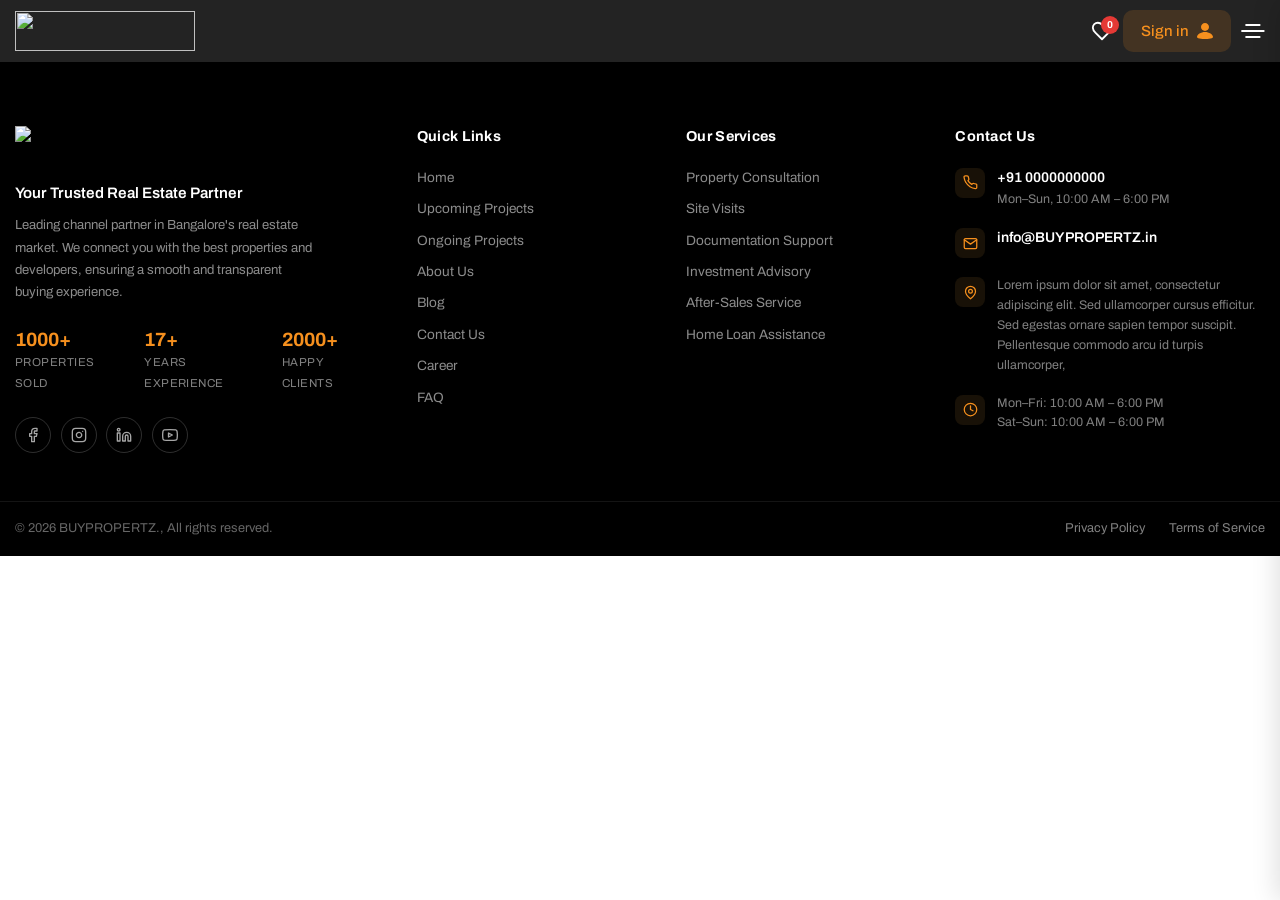
==== city-page.html @ de77184a "new files" ====
<!DOCTYPE html>
<html lang="en">
<head>
    <meta charset="UTF-8">
    <meta name="viewport" content="width=device-width, initial-scale=1.0">
    <title>BUYPROPERTZ in Bangalore</title>

    <link rel="preconnect" href="https://fonts.googleapis.com">
    <link rel="preconnect" href="https://fonts.gstatic.com" crossorigin>
    <link href="https://fonts.googleapis.com/css2?family=Archivo:ital,wght@0,100..900;1,100..900&display=swap" rel="stylesheet">

    <link rel="stylesheet" href="css/common-header-footer.css">
</head>
<body>
    <header>
        <div class="container">
            <div class="logo-wrap">
                <a href="#">
                    <img width="180" height="40" src="images/logo.png" alt="">
                </a>
            </div>
            <div class="rightNavbar">
                <button class="wishlist" aria-label="Wishlist">
                    <svg width="22" height="22"><use href="images/site-icons.svg#notification_icon"></use></svg>
                    <span class="wishlist-badge">0</span>
                </button>
                <div class="login_Wrap">
                    <button class="signin-btn" aria-label="Sign in">
                        Sign in
                        <svg width="16" height="16"><use href="images/site-icons.svg#user_icon"></use></svg>
                    </button>
                </div>
                <button class="hamburger-btn" aria-label="Open menu" aria-expanded="false" aria-controls="sideMenu">
                    <svg width="24" height="14"><use href="images/site-icons.svg#menu_icon"></use></svg>
                </button>
            </div>
        </div>
    </header>

    <!-- Side menu overlay -->
    <div class="sidemenu_overlay" id="sideMenuOverlay" aria-hidden="true"></div>

    <!-- Side menu drawer -->
    <aside class="sidemenu" id="sideMenu" role="dialog" aria-modal="true" aria-label="Navigation menu">
        <!-- Drawer header -->
        <div class="sidemenu_header">
            <a href="#" class="sidemenu_logo">
                <img src="images/logo.png" width="160" height="36" alt="BUYPROPERTZ">
            </a>
            <button class="sidemenu_close" id="sideMenuClose" aria-label="Close menu">
                <svg xmlns="http://www.w3.org/2000/svg" width="18" height="18" viewBox="0 0 24 24" fill="none" stroke="currentColor" stroke-width="2" stroke-linecap="round" stroke-linejoin="round"><line x1="18" y1="6" x2="6" y2="18"/><line x1="6" y1="6" x2="18" y2="18"/></svg>
            </button>
        </div>

        <!-- Nav links -->
        <nav class="sidemenu_nav" aria-label="Side navigation">
            <ul class="sidemenu_links">
                <li class="active"><a href="#">Home</a></li>
                <li><a href="#">About Us</a></li>
                <li><a href="#">Upcoming Projects</a></li>
                <li><a href="#">Ongoing Projects</a></li>
                <li><a href="#">Contact Us</a></li>
                <li><a href="#">Privacy Policy</a></li>
                <li><a href="#">Disclaimer</a></li>
                <li><a href="#">Blogs</a></li>
                <li><a href="#">Careers</a></li>
            </ul>
        </nav>
    </aside>
    <main>
        
    </main>
    <footer class="site_footer">
        <div class="footer_main">
            <div class="container">
                <div class="footer_grid">

                    <!-- Col 1 — Brand -->
                    <div class="footer_brand">
                        <a href="#" class="footer_logo">
                            <img src="images/logo.png" width="160" height="36" alt="BUYPROPERTZ">
                        </a>
                        <p class="footer_tagline">Your Trusted Real Estate Partner</p>
                        <p class="footer_about">Leading channel partner in Bangalore's real estate market. We connect you with the best properties and developers, ensuring a smooth and transparent buying experience.</p>
                        <div class="footer_stats">
                            <div class="footer_stat">
                                <strong>1000+</strong>
                                <span>Properties Sold</span>
                            </div>
                            <div class="footer_stat">
                                <strong>17+</strong>
                                <span>Years Experience</span>
                            </div>
                            <div class="footer_stat">
                                <strong>2000+</strong>
                                <span>Happy Clients</span>
                            </div>
                        </div>
                        <div class="footer_socials">
                            <a href="#" aria-label="Facebook" class="footer_social_btn">
                                <svg xmlns="http://www.w3.org/2000/svg" width="16" height="16" viewBox="0 0 24 24" fill="none" stroke="currentColor" stroke-width="2" stroke-linecap="round" stroke-linejoin="round"><path d="M18 2h-3a5 5 0 0 0-5 5v3H7v4h3v8h4v-8h3l1-4h-4V7a1 1 0 0 1 1-1h3z"/></svg>
                            </a>
                            <a href="#" aria-label="Instagram" class="footer_social_btn">
                                <svg xmlns="http://www.w3.org/2000/svg" width="16" height="16" viewBox="0 0 24 24" fill="none" stroke="currentColor" stroke-width="2" stroke-linecap="round" stroke-linejoin="round"><rect x="2" y="2" width="20" height="20" rx="5" ry="5"/><path d="M16 11.37A4 4 0 1 1 12.63 8 4 4 0 0 1 16 11.37z"/><line x1="17.5" y1="6.5" x2="17.51" y2="6.5"/></svg>
                            </a>
                            <a href="#" aria-label="LinkedIn" class="footer_social_btn">
                                <svg xmlns="http://www.w3.org/2000/svg" width="16" height="16" viewBox="0 0 24 24" fill="none" stroke="currentColor" stroke-width="2" stroke-linecap="round" stroke-linejoin="round"><path d="M16 8a6 6 0 0 1 6 6v7h-4v-7a2 2 0 0 0-2-2 2 2 0 0 0-2 2v7h-4v-7a6 6 0 0 1 6-6z"/><rect x="2" y="9" width="4" height="12"/><circle cx="4" cy="4" r="2"/></svg>
                            </a>
                            <a href="#" aria-label="YouTube" class="footer_social_btn">
                                <svg xmlns="http://www.w3.org/2000/svg" width="16" height="16" viewBox="0 0 24 24" fill="none" stroke="currentColor" stroke-width="2" stroke-linecap="round" stroke-linejoin="round"><path d="M22.54 6.42a2.78 2.78 0 0 0-1.95-1.96C18.88 4 12 4 12 4s-6.88 0-8.59.46a2.78 2.78 0 0 0-1.95 1.96A29 29 0 0 0 1 12a29 29 0 0 0 .46 5.58A2.78 2.78 0 0 0 3.41 19.6C5.12 20 12 20 12 20s6.88 0 8.59-.46a2.78 2.78 0 0 0 1.95-1.95A29 29 0 0 0 23 12a29 29 0 0 0-.46-5.58z"/><polygon points="9.75 15.02 15.5 12 9.75 8.98 9.75 15.02"/></svg>
                            </a>
                        </div>
                    </div>

                    <!-- Col 2 — Quick Links -->
                    <div class="footer_col">
                        <h4 class="footer_col_title">Quick Links</h4>
                        <ul class="footer_links">
                            <li><a href="#">Home</a></li>
                            <li><a href="#">Upcoming Projects</a></li>
                            <li><a href="#">Ongoing Projects</a></li>
                            <li><a href="#">About Us</a></li>
                            <li><a href="#">Blog</a></li>
                            <li><a href="#">Contact Us</a></li>
                            <li><a href="#">Career</a></li>
                            <li><a href="#">FAQ</a></li>
                        </ul>
                    </div>

                    <!-- Col 3 — Our Services -->
                    <div class="footer_col">
                        <h4 class="footer_col_title">Our Services</h4>
                        <ul class="footer_links">
                            <li><a href="#">Property Consultation</a></li>
                            <li><a href="#">Site Visits</a></li>
                            <li><a href="#">Documentation Support</a></li>
                            <li><a href="#">Investment Advisory</a></li>
                            <li><a href="#">After-Sales Service</a></li>
                            <li><a href="#">Home Loan Assistance</a></li>
                        </ul>
                    </div>

                    <!-- Col 4 — Contact Us -->
                    <div class="footer_col">
                        <h4 class="footer_col_title">Contact Us</h4>
                        <ul class="footer_contact_list">
                            <li>
                                <span class="footer_contact_icon">
                                    <svg xmlns="http://www.w3.org/2000/svg" width="15" height="15" viewBox="0 0 24 24" fill="none" stroke="currentColor" stroke-width="2" stroke-linecap="round" stroke-linejoin="round"><path d="M22 16.92v3a2 2 0 0 1-2.18 2 19.79 19.79 0 0 1-8.63-3.07A19.5 19.5 0 0 1 4.7 12.1a19.79 19.79 0 0 1-3.07-8.67A2 2 0 0 1 3.6 1.4h3a2 2 0 0 1 2 1.72c.127.96.361 1.903.7 2.81a2 2 0 0 1-.45 2.11L7.91 9a16 16 0 0 0 6 6l1.27-.95a2 2 0 0 1 2.11-.45c.907.339 1.85.573 2.81.7A2 2 0 0 1 22 16.92z"/></svg>
                                </span>
                                <div>
                                    <a href="tel:+919980189914" class="footer_contact_primary">+91 0000000000</a>
                                    <span class="footer_contact_sub">Mon–Sun, 10:00 AM – 6:00 PM</span>
                                </div>
                            </li>
                            <li>
                                <span class="footer_contact_icon">
                                    <svg xmlns="http://www.w3.org/2000/svg" width="15" height="15" viewBox="0 0 24 24" fill="none" stroke="currentColor" stroke-width="2" stroke-linecap="round" stroke-linejoin="round"><path d="M4 4h16c1.1 0 2 .9 2 2v12c0 1.1-.9 2-2 2H4c-1.1 0-2-.9-2-2V6c0-1.1.9-2 2-2z"/><polyline points="22,6 12,13 2,6"/></svg>
                                </span>
                                <div>
                                    <a href="mailto:info@BUYPROPERTZ.in" class="footer_contact_primary">info@BUYPROPERTZ.in</a>
                                </div>
                            </li>
                            <li>
                                <span class="footer_contact_icon">
                                    <svg xmlns="http://www.w3.org/2000/svg" width="15" height="15" viewBox="0 0 24 24" fill="none" stroke="currentColor" stroke-width="2" stroke-linecap="round" stroke-linejoin="round"><path d="M20 10c0 6-8 12-8 12S4 16 4 10a8 8 0 0 1 16 0Z"/><circle cx="12" cy="10" r="3"/></svg>
                                </span>
                                <div>
                                    <span class="footer_contact_sub">Lorem ipsum dolor sit amet, consectetur adipiscing elit. Sed ullamcorper cursus efficitur. Sed egestas ornare sapien tempor suscipit. Pellentesque commodo arcu id turpis ullamcorper,</span>
                                </div>
                            </li>
                            <li>
                                <span class="footer_contact_icon">
                                    <svg xmlns="http://www.w3.org/2000/svg" width="15" height="15" viewBox="0 0 24 24" fill="none" stroke="currentColor" stroke-width="2" stroke-linecap="round" stroke-linejoin="round"><circle cx="12" cy="12" r="10"/><polyline points="12 6 12 12 16 14"/></svg>
                                </span>
                                <div>
                                    <span class="footer_contact_sub">Mon–Fri: 10:00 AM – 6:00 PM<br>Sat–Sun: 10:00 AM – 6:00 PM</span>
                                </div>
                            </li>
                        </ul>
                    </div>

                </div>
            </div>
        </div>

        <!-- Footer bottom bar -->
        <div class="footer_bottom">
            <div class="container">
                <div class="footer_bottom_inner">
                    <p class="footer_copy">© 2026 BUYPROPERTZ., All rights reserved.</p>
                    <div class="footer_legal">
                        <a href="#">Privacy Policy</a>
                        <a href="#">Terms of Service</a>
                    </div>
                </div>
            </div>
        </div>
    </footer>
    <script src="js/main.js"></script>
</body>
</html>
---- css/common-header-footer.css ----
*,
::after,
::before {
    box-sizing: border-box
}

* {
    margin: 0;
    padding: 0
}

html {
    font-size: 100%;
    -webkit-text-size-adjust: 100%;
    scroll-behavior: smooth
}

body {
    min-height: 100vh;
    line-height: 1.5;
    -webkit-font-smoothing: antialiased;
    -moz-osx-font-smoothing: grayscale;
    text-rendering: optimizeLegibility
}

h1,
h2,
h3,
h4,
h5,
h6 {
    font-size: inherit;
    font-weight: inherit
}

ol,
ul {
    list-style: none
}

a {
    color: inherit;
    text-decoration: none
}

canvas,
img,
picture,
svg,
video {
    display: block;
    max-width: 100%
}

button,
input,
select,
textarea {
    font: inherit;
    color: inherit;
    background: 0 0;
    border: none;
    outline: 0;
    appearance: none;
    -webkit-appearance: none
}

button {
    cursor: pointer
}

table {
    border-collapse: collapse;
    border-spacing: 0
}

h1,
h2,
h3,
h4,
h5,
h6,
p {
    overflow-wrap: break-word
}

blockquote,
q {
    quotes: none
}

blockquote::after,
blockquote::before,
q::after,
q::before {
    content: none
}

hr {
    border: none;
    border-top: 1px solid currentColor
}

[hidden] {
    display: none !important
}

:focus-visible {
    outline: 2px solid currentColor;
    outline-offset: 2px
}

:focus:not(:focus-visible) {
    outline: 0
}

body {
    font-family: "Archivo", sans-serif;
    font-optical-sizing: auto;
    font-style: normal;
    font-weight: 400;
}

.container {
    width: 100%;
    /* max-width: 1300px; */
    padding: 0 15px;
}

header {
    box-shadow: 0 2px 8px rgba(0, 0, 0, 0.1);
    background-color: #232323;
    position: sticky;
    top: 0;
    width: 100%;
    z-index: 100;
}

header .container {
    display: flex;
    justify-content: space-between;
    align-items: center;
    height: 62px;
}

.rightNavbar {
    display: flex;
    align-items: center;
    gap: 10px;
}

/* Wishlist button */
.rightNavbar .wishlist {
    position: relative;
    display: flex;
    align-items: center;
}

.rightNavbar .wishlist svg {
    stroke: #fff;
}

.rightNavbar .wishlist-badge {
    position: absolute;
    top: -4px;
    right: -6px;
    background: #e53935;
    color: #fff;
    font-size: 10px;
    font-weight: 700;
    min-width: 18px;
    height: 18px;
    border-radius: 50%;
    display: flex;
    align-items: center;
    justify-content: center;
    line-height: 1;
    padding: 0 3px;
}

/* Sign in button */
.rightNavbar .login_Wrap .signin-btn {
    background-color: #f6901e26;
    color: #f6901e;
    padding: 10px 18px;
    border-radius: 10px;
    display: flex;
    align-items: center;
    gap: 8px;
    font-weight: 500;
    font-size: 15px;
}

.rightNavbar .login_Wrap .signin-btn svg {
    fill: #f6901e;
}

/* Hamburger button */
.rightNavbar .hamburger-btn {
    display: flex;
    align-items: center;
}

.rightNavbar .hamburger-btn svg {
    stroke: #fff;
}

.exploreCTA {
    background-color: #232323;
    padding: 7rem 7rem 3rem 7rem;
    display: flex;
    justify-content: center;
    align-items: center;
    gap: 0.5rem
}

.exploreCTA .btnExp {
    padding: 0.75rem 1.5rem;
    background-color: #f6901e;
    border-radius: 50px;
    display: flex;
    align-items: center;
    gap: 0.5rem;
    color: #fff;
}

.exploreCTA .btnTalk {
    padding: 0.75rem 1.5rem;
    background-color: transparent;
    border-radius: 50px;
    border: 1px solid #f6901e;
    display: flex;
    align-items: center;
    gap: 0.5rem;
    color: #f6901e;
}

.exploreByCity {
    padding: 5rem 7rem;
    background-color: #faf6f1;
    text-align: center;
}

.exploreByCity .cityInfo_Wrapper {
    margin-bottom: 2.5rem;
}

.exploreByCity .cityInfo_Wrapper .title {
    font-size: 40px;
    line-height: 1.1;
    font-weight: 400;
    max-width: 48rem;
    margin: 0 auto 1rem auto;
}

.exploreByCity .cityInfo_Wrapper .cities {
    color: #f6901e;
    display: block;
}

.exploreByCity .cityInfo_Wrapper .desc {
    font-size: 1.125rem;
    line-height: 1.75rem;
    max-width: 48rem;
    margin: 0 auto;
}

.exploreByCity .cityThumbGrid_Wrapper {
    display: grid;
    grid-template-columns: repeat(3, minmax(0px, 1fr));
    gap: 1.25rem;
}

/* City thumb cards */
.cityThumbGrid_Wrapper .city_card {
    position: relative;
    border-radius: 16px;
    overflow: hidden;
    height: 500px;
    cursor: pointer;
}

.cityThumbGrid_Wrapper .city_card img {
    width: 100%;
    height: 100%;
    object-fit: cover;
    display: block;
    transition: transform 0.4s ease;
}

.cityThumbGrid_Wrapper .city_card:hover img {
    transform: scale(1.04);
}

/* Dark gradient overlay */
.cityThumbGrid_Wrapper .city_card::after {
    content: '';
    position: absolute;
    inset: 0;
    background: linear-gradient(to bottom,
            rgba(10, 10, 30, 0.05) 0%,
            rgba(10, 10, 30, 0.2) 40%,
            rgba(10, 10, 30, 0.78) 100%);
    border-radius: 16px;
}

/* Project count badge — top-left */
.cityThumbGrid_Wrapper .city_card .project_count {
    position: absolute;
    top: 16px;
    left: 16px;
    z-index: 2;
    font-size: 11px;
    font-weight: 600;
    letter-spacing: 0.08em;
    text-transform: uppercase;
    color: #f6901e;
}

/* Bottom content */
.cityThumbGrid_Wrapper .city_card .card_cont {
    position: absolute;
    bottom: 0;
    left: 0;
    right: 0;
    z-index: 2;
    padding: 1.5rem 1.25rem 1.25rem;
    color: #fff;
    text-align: left;
}

.cityThumbGrid_Wrapper .city_card .card_cont h3 {
    font-size: 1.75rem;
    font-weight: 500;
    margin-bottom: 0.4rem;
    line-height: 1.2;
}

.cityThumbGrid_Wrapper .city_card .card_cont p {
    font-size: 0.9rem;
    line-height: 1.5;
    color: rgba(255, 255, 255, 0.82);
    margin-bottom: 1rem;
    max-width: 90%;
}

.cityThumbGrid_Wrapper .city_card .browse_link {
    display: inline-flex;
    align-items: center;
    gap: 0.375rem;
    font-size: 0.85rem;
    font-weight: 500;
    color: #f6901e;
    transition: gap 0.2s ease;
}

.cityThumbGrid_Wrapper .city_card .browse_link:hover {
    gap: 10px;
}

.cityThumbGrid_Wrapper .city_card .browse_link svg {
    stroke: #f6901e;
}

.featuredProperties {
    padding: 5rem 7rem;
    background-color: #faf6f1;
}

/* ── Featured Properties Section ────────────────────────── */
.featuredProperties {
    padding: 5rem 7rem;
    background-color: #f7f3ee;
}

/* Section header row */
.featuredProperties .fp_header {
    display: flex;
    justify-content: space-between;
    align-items: flex-end;
    margin-bottom: 2.5rem;
}

.featuredProperties .fp_eyebrow {
    display: block;
    font-size: 11px;
    font-weight: 600;
    letter-spacing: 0.12em;
    text-transform: uppercase;
    color: #f6901e;
    margin-bottom: 0.6rem;
}

.featuredProperties .fp_title {
    font-size: 2.25rem;
    font-weight: 500;
    line-height: 1.2;
    color: #111;
}

.featuredProperties .fp_title_accent {
    color: #f6901e;
}

.featuredProperties .fp_view_all {
    font-size: 0.9rem;
    font-weight: 500;
    color: #111;
    white-space: nowrap;
    transition: opacity 0.2s;
}

.featuredProperties .fp_view_all:hover {
    opacity: 0.65;
}

/* Cards grid */
.featuredProperties .fp_grid {
    display: grid;
    grid-template-columns: repeat(3, minmax(0, 1fr));
    gap: 1.5rem;
}

/* Individual card */
.featuredProperties .fp_card {
    background: #fff;
    border-radius: 14px;
    overflow: hidden;
    border: 1px solid #ede8e0;
    display: flex;
    flex-direction: column;
    transition: box-shadow 0.25s ease, transform 0.25s ease;
}

.featuredProperties .fp_card:hover {
    box-shadow: 0 8px 28px rgba(0, 0, 0, 0.1);
    transform: translateY(-3px);
}

/* Card image area */
.featuredProperties .fp_card_img {
    position: relative;
    height: 220px;
    overflow: hidden;
}

.featuredProperties .fp_card_img img {
    width: 100%;
    height: 100%;
    object-fit: cover;
    display: block;
    transition: transform 0.4s ease;
}

.featuredProperties .fp_card:hover .fp_card_img img {
    transform: scale(1.04);
}

/* FEATURED badge — top-left */
.featuredProperties .badge_featured {
    position: absolute;
    top: 12px;
    left: 12px;
    background: #f6901e;
    color: #fff;
    font-size: 10px;
    font-weight: 400;
    letter-spacing: 0.08em;
    text-transform: uppercase;
    padding: 0.25rem 0.75rem;
    border-radius: 50px;
}

/* Verified badge — top-right */
.featuredProperties .badge_verified {
    position: absolute;
    top: 12px;
    right: 12px;
    background: #ffffffe6;
    color: #6b7280;
    font-size: 10px;
    font-weight: 400;
    padding: 0.25rem 0.75rem;
    border-radius: 50px;
    display: flex;
    align-items: center;
    gap: .25rem;
}

.featuredProperties .badge_verified svg {
    fill: #9ca3af;
}

/* Card body */
.featuredProperties .fp_card_body {
    padding: 1.1rem 1.1rem 1rem;
    display: flex;
    flex-direction: column;
    flex: 1;
}

.featuredProperties .fp_prop_name {
    font-size: 1.125rem;
    line-height: 1.75rem;
    font-weight: 600;
    color: #111;
    margin-bottom: .25rem;
}

.featuredProperties .fp_location {
    font-size: 0.78rem;
    color: #777;
    line-height: 1.5;
    display: flex;
    align-items: flex-start;
    gap: 4px;
    margin-bottom: 0.9rem;
}

.featuredProperties .fp_type {
    font-size: 0.563rem;
    font-weight: 500;
    letter-spacing: .18em;
    text-transform: uppercase;
    color: #888;
    margin-bottom: 0.25rem;
}

.featuredProperties .fp_price {
    font-size: 1.15rem;
    font-weight: 600;
    color: #111;
    margin-bottom: 1rem;
}

/* Enquire Now button */
.featuredProperties .fp_enquire_btn {
    display: block;
    width: 100%;
    text-align: center;
    padding: 0.7rem 1rem;
    background: #f6901e;
    color: #fff;
    font-size: 0.9rem;
    font-weight: 600;
    border-radius: 8px;
    margin-bottom: 1rem;
    transition: background 0.2s ease;
}

/* Card footer — RERA label + arrow */
.featuredProperties .fp_card_footer {
    display: flex;
    justify-content: space-between;
    align-items: center;
    border-top: 1px solid #f0ebe3;
    padding-top: 0.75rem;
    margin-top: auto;
}

.featuredProperties .fp_rera {
    font-size: 0.68rem;
    font-weight: 700;
    letter-spacing: 0.1em;
    text-transform: uppercase;
    color: #aaa;
}

.featuredProperties .fp_arrow_btn {
    width: 36px;
    height: 36px;
    background: #1a1f3c;
    color: #fff;
    border-radius: 50%;
    display: flex;
    align-items: center;
    justify-content: center;
    transition: background 0.2s ease;
    flex-shrink: 0;
}

.featuredProperties .fp_arrow_btn:hover {
    background: #f6901e;
}

.featuredProperties .fp_arrow_btn svg {
    stroke: #fff;
}

/* ── Trusted Developers Section ─────────────────────────── */
.trustedDevelopers {
    background-color: #0d1b3e;
    padding: 4.5rem 0 3.5rem;
    overflow: hidden;
}

/* Centred header block */
.trustedDevelopers .td_header {
    text-align: center;
    padding: 0 15px;
    margin-bottom: 3rem;
}

.trustedDevelopers .td_eyebrow {
    display: block;
    font-size: 11px;
    font-weight: 600;
    letter-spacing: 0.14em;
    text-transform: uppercase;
    color: #f6901e;
    margin-bottom: 1rem;
}

.trustedDevelopers .td_title {
    font-size: 2.5rem;
    font-weight: 500;
    color: #fff;
    line-height: 1.2;
    margin-bottom: 1.1rem;
}

.trustedDevelopers .td_accent {
    color: #f6901e;
}

.trustedDevelopers .td_desc {
    font-size: 0.95rem;
    line-height: 1.75;
    color: rgba(255, 255, 255, 0.65);
    max-width: 680px;
    margin: 0 auto;
}

/* ── Marquee track ── */
.trustedDevelopers .td_marquee_track {
    width: 100%;
    overflow: hidden;
    /* fade edges */
    -webkit-mask-image: linear-gradient(to right, transparent 0%, #000 8%, #000 92%, transparent 100%);
    mask-image: linear-gradient(to right, transparent 0%, #000 8%, #000 92%, transparent 100%);
}

.trustedDevelopers .td_marquee_inner {
    display: flex;
    gap: 1rem;
    width: max-content;
    animation: td_scroll 60s linear infinite;
}

.trustedDevelopers .td_marquee_inner:hover {
    animation-play-state: paused;
}

@keyframes td_scroll {
    0% {
        transform: translateX(0);
    }

    100% {
        transform: translateX(-50%);
    }
}

/* Individual logo card */
.trustedDevelopers .td_logo_card {
    background: #fff;
    border-radius: 12px;
    width: 160px;
    height: 80px;
    flex-shrink: 0;
    display: flex;
    align-items: center;
    justify-content: center;
    padding: 12px 20px;
    text-decoration: none;
    transition: transform 0.2s ease, box-shadow 0.2s ease;
}

.trustedDevelopers .td_logo_card:hover {
    box-shadow: 0 0 0 2px #f6901e;
}

.trustedDevelopers .td_logo_card:focus-visible {
    outline: 2px solid #f6901e;
    outline-offset: 3px;
}

.trustedDevelopers .td_logo_card img {
    max-width: 100%;
    max-height: 44px;
    object-fit: contain;
    width: 100%;
    height: 100%;
    display: block;
}

/* ── Why Trust Us Section ────────────────────────────────── */
.whyTrustUs {
    background-color: #141414;
    padding: 5rem 7rem;
}

.whyTrustUs .wtu_inner {
    display: grid;
    grid-template-columns: 1fr 1.6fr;
    gap: 5rem;
    align-items: center;
}

/* Left column */
.whyTrustUs .wtu_eyebrow {
    display: block;
    font-size: 11px;
    font-weight: 600;
    letter-spacing: 0.14em;
    text-transform: uppercase;
    color: #f6901e;
    margin-bottom: 1.2rem;
}

.whyTrustUs .wtu_title {
    font-size: 2.6rem;
    font-weight: 500;
    line-height: 1.2;
    color: #fff;
    margin-bottom: 1.25rem;
}

.whyTrustUs .wtu_accent {
    color: #f6901e;
}

.whyTrustUs .wtu_desc {
    font-size: 0.95rem;
    line-height: 1.75;
    color: rgba(255, 255, 255, 0.6);
    margin-bottom: 2rem;
    max-width: 340px;
}

.whyTrustUs .wtu_cta {
    display: inline-block;
    padding: 0.75rem 1.75rem;
    background: #f6901e;
    color: #fff;
    font-size: 0.9rem;
    font-weight: 600;
    border-radius: 50px;
    transition: background 0.2s ease;
}

.whyTrustUs .wtu_cta:hover {
    background: #f6901e;
}

/* Right column — 2-col grid of cards */
.whyTrustUs .wtu_grid {
    display: grid;
    grid-template-columns: 1fr 1fr;
    gap: 1rem;
}

.whyTrustUs .wtu_card {
    background: rgba(255, 255, 255, 0.05);
    border: 1px solid rgba(255, 255, 255, 0.08);
    border-radius: 14px;
    padding: 1.5rem 1.4rem;
    transition: background 0.25s ease, border-color 0.25s ease;
}

.whyTrustUs .wtu_card:hover {
    background: rgba(200, 137, 58, 0.08);
    border-color: rgba(200, 137, 58, 0.3);
}

.whyTrustUs .wtu_icon {
    display: flex;
    align-items: center;
    justify-content: center;
    width: 48px;
    height: 48px;
    background: rgba(200, 137, 58, 0.12);
    border-radius: 12px;
    color: #f6901e;
    margin-bottom: 1rem;
}

.whyTrustUs .wtu_card_title {
    font-size: 1rem;
    font-weight: 600;
    color: #fff;
    margin-bottom: 0.4rem;
    line-height: 1.3;
}

.whyTrustUs .wtu_card_desc {
    font-size: 0.83rem;
    line-height: 1.6;
    color: rgba(255, 255, 255, 0.55);
}

/* ── Site Footer ─────────────────────────────────────────── */
.site_footer {
    background-color: #000;
    font-size: 0.875rem;
}

/* Top main area */
.site_footer .footer_main {
    padding: 4rem 0 3rem;
    border-bottom: 1px solid rgba(255, 255, 255, 0.08);
}

/* 4-column grid */
.site_footer .footer_grid {
    display: grid;
    grid-template-columns: 1.6fr 1fr 1fr 1.4fr;
    gap: 3rem;
}

/* ── Brand column ── */
.site_footer .footer_logo img {
    display: block;
    margin-bottom: 1.25rem;
}

.site_footer .footer_tagline {
    font-size: 0.95rem;
    font-weight: 600;
    color: #fff;
    margin-bottom: 0.6rem;
}

.site_footer .footer_about {
    font-size: 0.82rem;
    line-height: 1.7;
    color: rgba(255, 255, 255, 0.55);
    margin-bottom: 1.5rem;
    max-width: 300px;
}

/* Stats row */
.site_footer .footer_stats {
    display: flex;
    gap: 1.5rem;
    margin-bottom: 1.5rem;
}

.site_footer .footer_stat strong {
    display: block;
    font-size: 1.2rem;
    font-weight: 700;
    color: #f6901e;
    line-height: 1.2;
}

.site_footer .footer_stat span {
    font-size: 0.72rem;
    color: rgba(255, 255, 255, 0.5);
    text-transform: uppercase;
    letter-spacing: 0.04em;
}

/* Social icons */
.site_footer .footer_socials {
    display: flex;
    gap: 0.6rem;
}

.site_footer .footer_social_btn {
    width: 36px;
    height: 36px;
    border-radius: 50%;
    border: 1px solid rgba(255, 255, 255, 0.18);
    display: flex;
    align-items: center;
    justify-content: center;
    color: rgba(255, 255, 255, 0.65);
    transition: border-color 0.2s, color 0.2s, background 0.2s;
}

.site_footer .footer_social_btn:hover {
    border-color: #f6901e;
    color: #f6901e;
    background: rgba(200, 137, 58, 0.1);
}

/* ── Nav columns ── */
.site_footer .footer_col_title {
    font-size: 0.9rem;
    font-weight: 700;
    color: #fff;
    letter-spacing: 0.02em;
    margin-bottom: 1.2rem;
}

.site_footer .footer_links {
    display: flex;
    flex-direction: column;
    gap: 0.65rem;
}

.site_footer .footer_links a {
    color: rgba(255, 255, 255, 0.55);
    font-size: 0.85rem;
    line-height: 1.4;
    transition: color 0.2s;
}

.site_footer .footer_links a:hover {
    color: #f6901e;
}

/* ── Contact column ── */
.site_footer .footer_contact_list {
    display: flex;
    flex-direction: column;
    gap: 1.1rem;
}

.site_footer .footer_contact_list li {
    display: flex;
    align-items: flex-start;
    gap: 0.75rem;
}

.site_footer .footer_contact_icon {
    width: 30px;
    height: 30px;
    border-radius: 8px;
    background: rgba(200, 137, 58, 0.12);
    display: flex;
    align-items: center;
    justify-content: center;
    color: #f6901e;
    flex-shrink: 0;
    margin-top: 1px;
}

.site_footer .footer_contact_primary {
    display: block;
    color: #fff;
    font-weight: 600;
    font-size: 0.88rem;
    margin-bottom: 2px;
    transition: color 0.2s;
}

.site_footer .footer_contact_primary:hover {
    color: #f6901e;
}

.site_footer .footer_contact_sub {
    display: block;
    font-size: 0.78rem;
    color: rgba(255, 255, 255, 0.5);
    line-height: 1.6;
}

/* ── Bottom bar ── */
.site_footer .footer_bottom {
    padding: 1.1rem 0;
}

.site_footer .footer_bottom_inner {
    display: flex;
    justify-content: space-between;
    align-items: center;
    gap: 1rem;
}

.site_footer .footer_copy {
    font-size: 0.8rem;
    color: rgba(255, 255, 255, 0.4);
}

.site_footer .footer_legal {
    display: flex;
    gap: 1.5rem;
}

.site_footer .footer_legal a {
    font-size: 0.8rem;
    color: rgba(255, 255, 255, 0.5);
    transition: color 0.2s;
}

.site_footer .footer_legal a:hover {
    color: #f6901e;
}

/* ── Side Menu ───────────────────────────────────────────── */

/* Prevent body scroll when menu is open */
body.menu-open {
    overflow: hidden;
}

/* Semi-transparent overlay */
.sidemenu_overlay {
    position: fixed;
    inset: 0;
    background: rgba(0, 0, 0, 0.45);
    z-index: 998;
    opacity: 0;
    visibility: hidden;
    transition: opacity 0.3s ease, visibility 0.3s ease;
}

.sidemenu_overlay.is-visible {
    opacity: 1;
    visibility: visible;
}

/* Drawer panel */
.sidemenu {
    position: fixed;
    top: 0;
    right: 0;
    width: 340px;
    max-width: 90vw;
    height: 100dvh;
    background: #fff;
    z-index: 999;
    display: flex;
    flex-direction: column;
    transform: translateX(100%);
    transition: transform 0.35s cubic-bezier(0.4, 0, 0.2, 1);
    box-shadow: -4px 0 24px rgba(0, 0, 0, 0.12);
}

.sidemenu.is-open {
    transform: translateX(0);
}

/* Drawer header — logo + close button */
.sidemenu_header {
    display: flex;
    align-items: center;
    justify-content: space-between;
    padding: 1rem 1.25rem;
    border-bottom: 1px solid #f0f0f0;
    min-height: 64px;
}

.sidemenu_logo img {
    display: block;
}

.sidemenu_close {
    width: 36px;
    height: 36px;
    border-radius: 8px;
    border: 1px solid #e0e0e0;
    display: flex;
    align-items: center;
    justify-content: center;
    color: #555;
    cursor: pointer;
    transition: background 0.2s, color 0.2s, border-color 0.2s;
    flex-shrink: 0;
}

.sidemenu_close:hover {
    background: #f5f5f5;
    color: #111;
    border-color: #ccc;
}

/* Nav links */
.sidemenu_nav {
    flex: 1;
    overflow-y: auto;
    padding: 0.5rem 0;
}

.sidemenu_links {
    list-style: none;
}

.sidemenu_links li a {
    display: block;
    padding: 0.9rem 1.5rem;
    font-size: 1rem;
    font-weight: 500;
    color: #000;
    text-decoration: none;
    transition: background 0.15s, color 0.15s, padding-left 0.15s;
    border-left: 3px solid transparent;
}

.sidemenu_links li a:hover {
    background: #f0f6ff;
    color: #000;
    padding-left: 1.75rem;
    border-left-color: #f6901e;
}

/* Active state — green highlight matching the design */
.sidemenu_links li.active a {
    background: #141414;
    color: #fff;
    border-left-color: #f6901e;
    font-weight: 600;
}

.sidemenu_links li.active a:hover {
    background: #141414;
    padding-left: 1.5rem;
}

/* ── Home Banner Section ─────────────────────────────────── */
.home_banner {
    position: relative;
    background-image: url(../images/home-banner-bg.jpg);
    background-repeat: no-repeat;
    background-size: cover;
    min-height: 500px;
    padding: 20px 0;
}

.home_banner .banner_title {
    max-width: 1280px;
    width: 85%;
    margin: 0 auto;
    padding: 0 15px;
}

.home_banner .banner_title .title_wrap {
    padding-bottom: 50px;
}

.home_banner .banner_title .title_wrap .h1 {
    padding: 15px 0;
    font-size: 56px;
    font-weight: 700;
    line-height: normal;
}

/* ── Trust badges pill ── */
.home_banner .banner_title .hb_trust_badges {
    display: inline-flex;
    align-items: center;
    gap: 1.25rem;
    background: #dee3e9;
    border-radius: 50px;
    padding: 0.65rem 1.75rem;
}

.home_banner .banner_title .hb_badge {
    display: flex;
    align-items: center;
    gap: 0.6rem;
    font-size: 1.05rem;
    font-weight: 700;
    color: #1a6b3c;
    white-space: nowrap;
}

.home_banner .banner_title .hb_badge img {
    width: 30px;
    height: 30px;
    object-fit: contain;
    flex-shrink: 0;
    display: block;
}

.home_banner .banner_title .hb_badge_divider {
    width: 1.5px;
    height: 32px;
    background: #9dbfad;
    flex-shrink: 0;
}

.home_banner .hb_creative_image {
    position: absolute;
    bottom: -35px;
    right: 10%;
}


/* ── Search Properties Panel ─────────────────────────────── */
.search_properties {
    max-width: 1280px;
    width: 85%;
    margin: 0 auto;
    padding: 0 15px;
    position: absolute;
    left: 50%;
    transform: translate(-50%, 65%);
}

.search_properties .tab {
    display: flex;
    gap: 4px;
    margin-bottom: 0;
}

.search_properties .tablinks {
    padding: 10px 24px;
    font-size: 0.9rem;
    font-weight: 600;
    color: #1e3a2f;
    background: #fff;
    border: none;
    border-radius: 8px 8px 0 0;
    cursor: pointer;
    transition: background 0.2s, color 0.2s;
}

.search_properties .tablinks:hover {
    background: #dde3ea;
    color: #2d3748;
}

.search_properties .tablinks.active {
    background: #f6901e;
    color: #fff;
}

.search_properties .tabcontent {
    background: #fff;
    border-radius: 0 8px 8px 8px;
    padding: 25px;
    box-shadow: 0 2px 16px rgba(0, 0, 0, 0.08);
}

/* ── Search Bar (Apartment tab) ──────────────────────────── */
.search_row {
    display: flex;
    align-items: center;
    gap: 15px;
}

/* City selector — styled native select */
.city_selector_wrap {
    position: relative;
    display: flex;
    align-items: center;
    gap: 8px;
    padding: 0 14px;
    background: #fff;
    border: 1.5px solid #dde3ea;
    border-radius: 8px;
    min-width: 260px;
    flex-shrink: 0;
    transition: border-color 0.2s;
}

.city_selector_wrap:focus-within {
    border-color: #b0b8c4;
}

.city_pin_icon {
    color: #6b7a8d;
    flex-shrink: 0;
    pointer-events: none;
}

.city_selector {
    flex: 1;
    border: none;
    outline: none;
    background: transparent;
    font-size: 0.9rem;
    font-weight: 500;
    color: #2d3748;
    padding: 13px 20px 13px 0;
    cursor: pointer;
    /* show native chevron */
    appearance: auto;
    -webkit-appearance: auto;
}

.city_selector option {
    font-weight: 400;
    color: #2d3748;
}

/* Search field — takes remaining width */
.search_field {
    display: flex;
    align-items: center;
    flex: 1;
    background: #fff;
    border: 1.5px solid #dde3ea;
    border-radius: 8px;
    padding: 0 14px;
    gap: 10px;
    transition: border-color 0.2s;
}

.search_field:focus-within {
    border-color: #b0b8c4;
}

.search_input {
    flex: 1;
    border: none;
    outline: none;
    background: transparent;
    font-size: 0.9rem;
    color: #2d3748;
    padding: 13px 0;
}

.search_input::placeholder {
    color: #9baab8;
    font-weight: 400;
}

.search_submit_btn {
    background: none;
    border: none;
    cursor: pointer;
    color: #6b7a8d;
    display: flex;
    align-items: center;
    padding: 4px;
    flex-shrink: 0;
    transition: color 0.2s;
}

.search_submit_btn:hover {
    color: #1a6b3c;
}

/* ── Popular Localities ──────────────────────────────────── */
.popular_localities {
    display: flex;
    align-items: center;
    gap: 10px;
    margin-top: 12px;
    flex-wrap: wrap;
}

.pl_label {
    display: inline-flex;
    align-items: center;
    gap: 4px;
    font-size: 0.88rem;
    font-weight: 700;
    color: #000;
    white-space: nowrap;
}

.pl_chips {
    display: flex;
    align-items: center;
    gap: 7px;
    flex-wrap: wrap;
}

.pl_chip {
    padding: 4px 14px;
    border-radius: 20px;
    font-size: 0.82rem;
    font-weight: 500;
    cursor: pointer;
    border: 1.5px solid #cdd5de;
    background: #fff;
    color: #4a5568;
    line-height: 1.6;
    transition: background 0.2s, color 0.2s, border-color 0.2s;
}

.pl_chip:hover {
    border-color: #000;
    color: #000;
}

.pl_chip.active {
    background: #000;
    color: #fff;
    border-color: #000;
}

@media(width <=768px) {
    .logo-wrap img {
        max-width: 112px;
    }

    .home_banner {
        min-height: 450px;
    }

    .home_banner .banner_title,
    .search_properties {
        width: 100%;
    }

    .home_banner .banner_title .hb_trust_badges {
        gap: 0.62rem;
        padding: 0.65rem 1rem;
    }

    .home_banner .banner_title .title_wrap {
        padding-bottom: 20px;
    }

    .home_banner .banner_title .title_wrap .h1 {
        font-size: 32px;
        text-align: center;
    }

    .home_banner .banner_title .hb_badge img {
        width: 20px;
        height: 20px;
    }

    .home_banner .banner_title .hb_badge {
        font-size: 0.875rem;
        font-weight: 600;
    }

    .home_banner .hb_creative_image {
        right: 0;
        bottom: 50px;
    }

    .home_banner .hb_creative_image img {
        aspect-ratio: 16/9;
        height: auto;
    }

    .search_properties {
        transform: translate(-50%, 60%);
    }

    .search_properties .tabcontent {
        padding: 15px;
        border-radius: 0 0px 8px 8px;
    }

    .search_row {
        flex-direction: column;
    }

    .search_properties .tablinks {
        flex: 1;
    }

    .pl_chip {
        font-size: 0.688rem;
    }

    .city_selector_wrap,
    .search_field {
        min-width: 100%;
    }

    .exploreCTA {
        padding: 11rem 2rem 2rem 2rem;
        flex-wrap: wrap;
        justify-content: flex-start;
    }

    .exploreCTA .btnExp,
    .exploreCTA .btnTalk,
    .exploreCTA a {
        width: 100%;
        justify-content: center;
    }

    .exploreByCity,
    .featuredProperties,
    .whyTrustUs {
        padding: 5rem 0;
    }

    .exploreByCity .cityThumbGrid_Wrapper {
        grid-template-columns: repeat(1, minmax(0px, 1fr));
    }

    .featuredProperties .fp_grid {
        grid-template-columns: repeat(1, minmax(0px, 1fr));
        gap: 1.25rem;
    }

    .featuredProperties .fp_view_all {
        display: none;
    }

    .whyTrustUs .wtu_inner {
        grid-template-columns: 1fr;
        gap: 3rem
    }

    .site_footer .footer_grid {
        grid-template-columns: 1fr;
    }

    .site_footer .footer_bottom_inner {
        justify-content: center;
        flex-wrap: wrap;
        gap: 0.5rem
    }
}
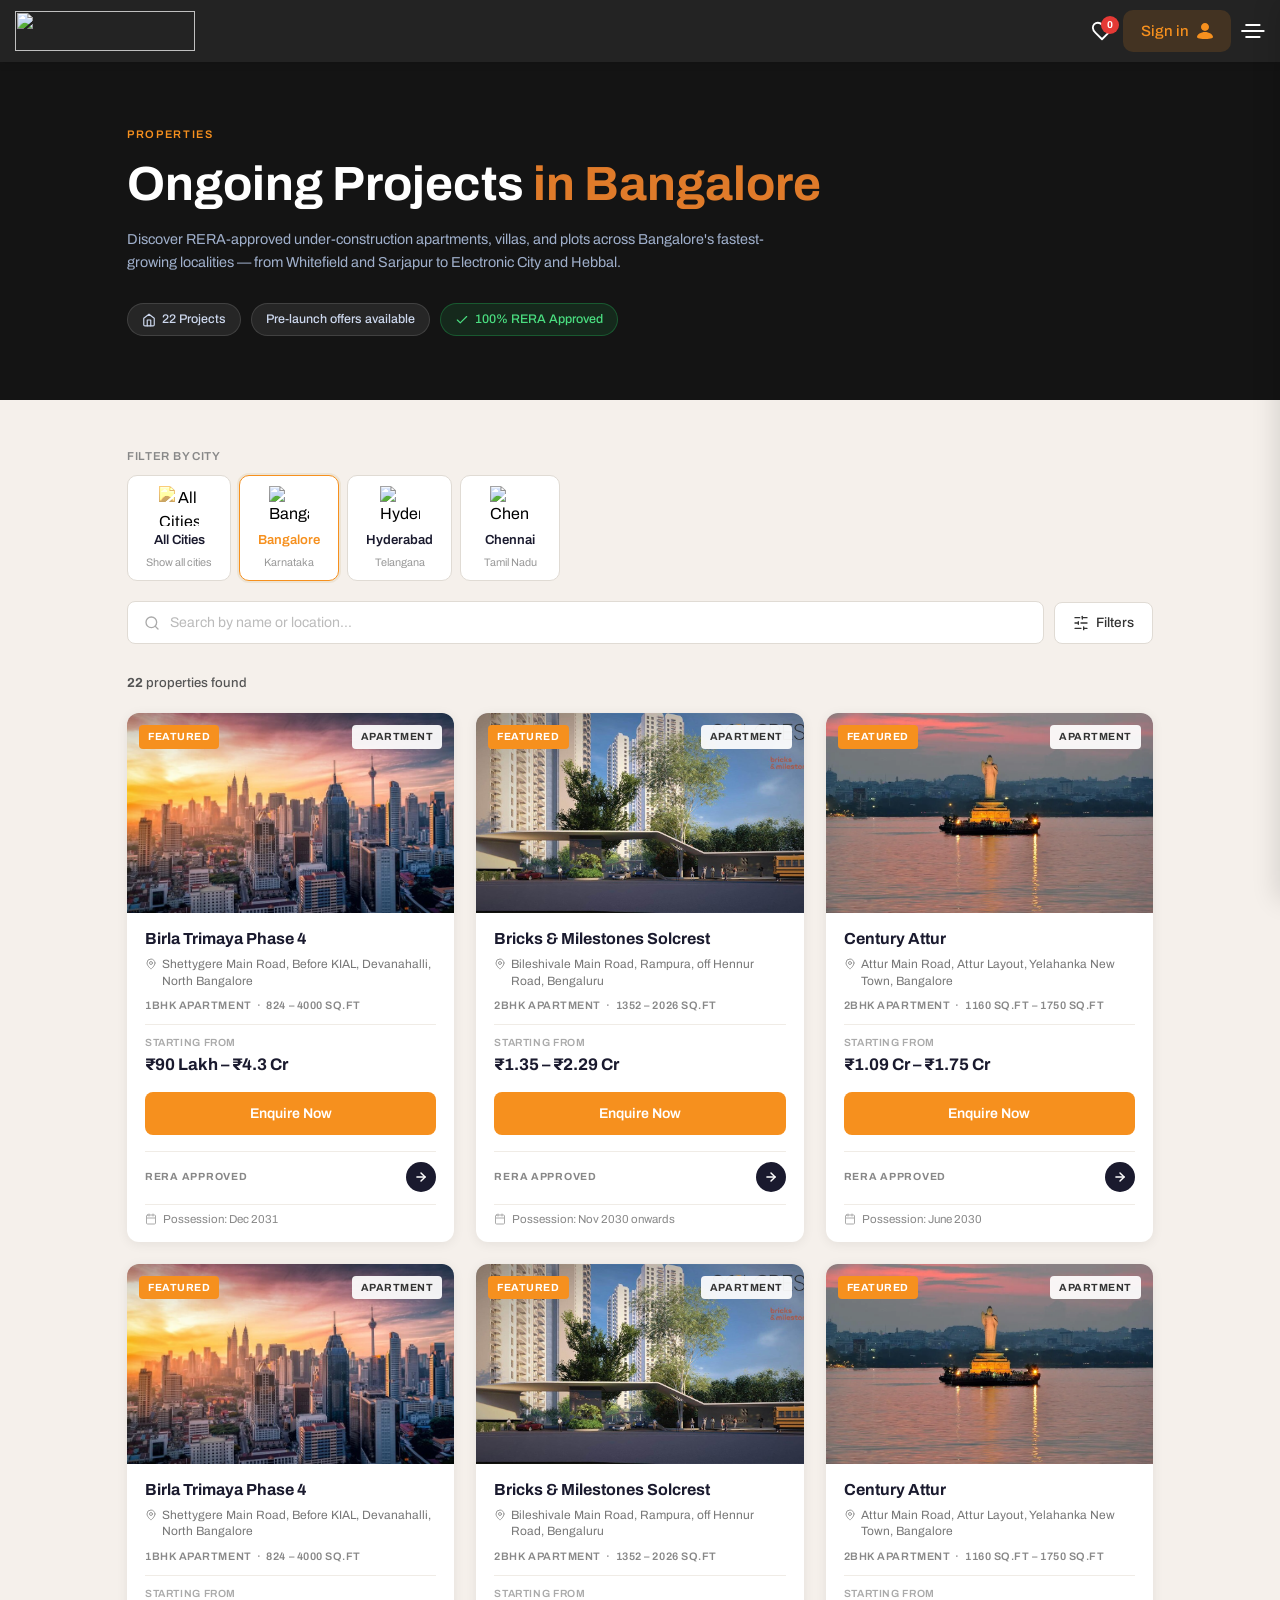
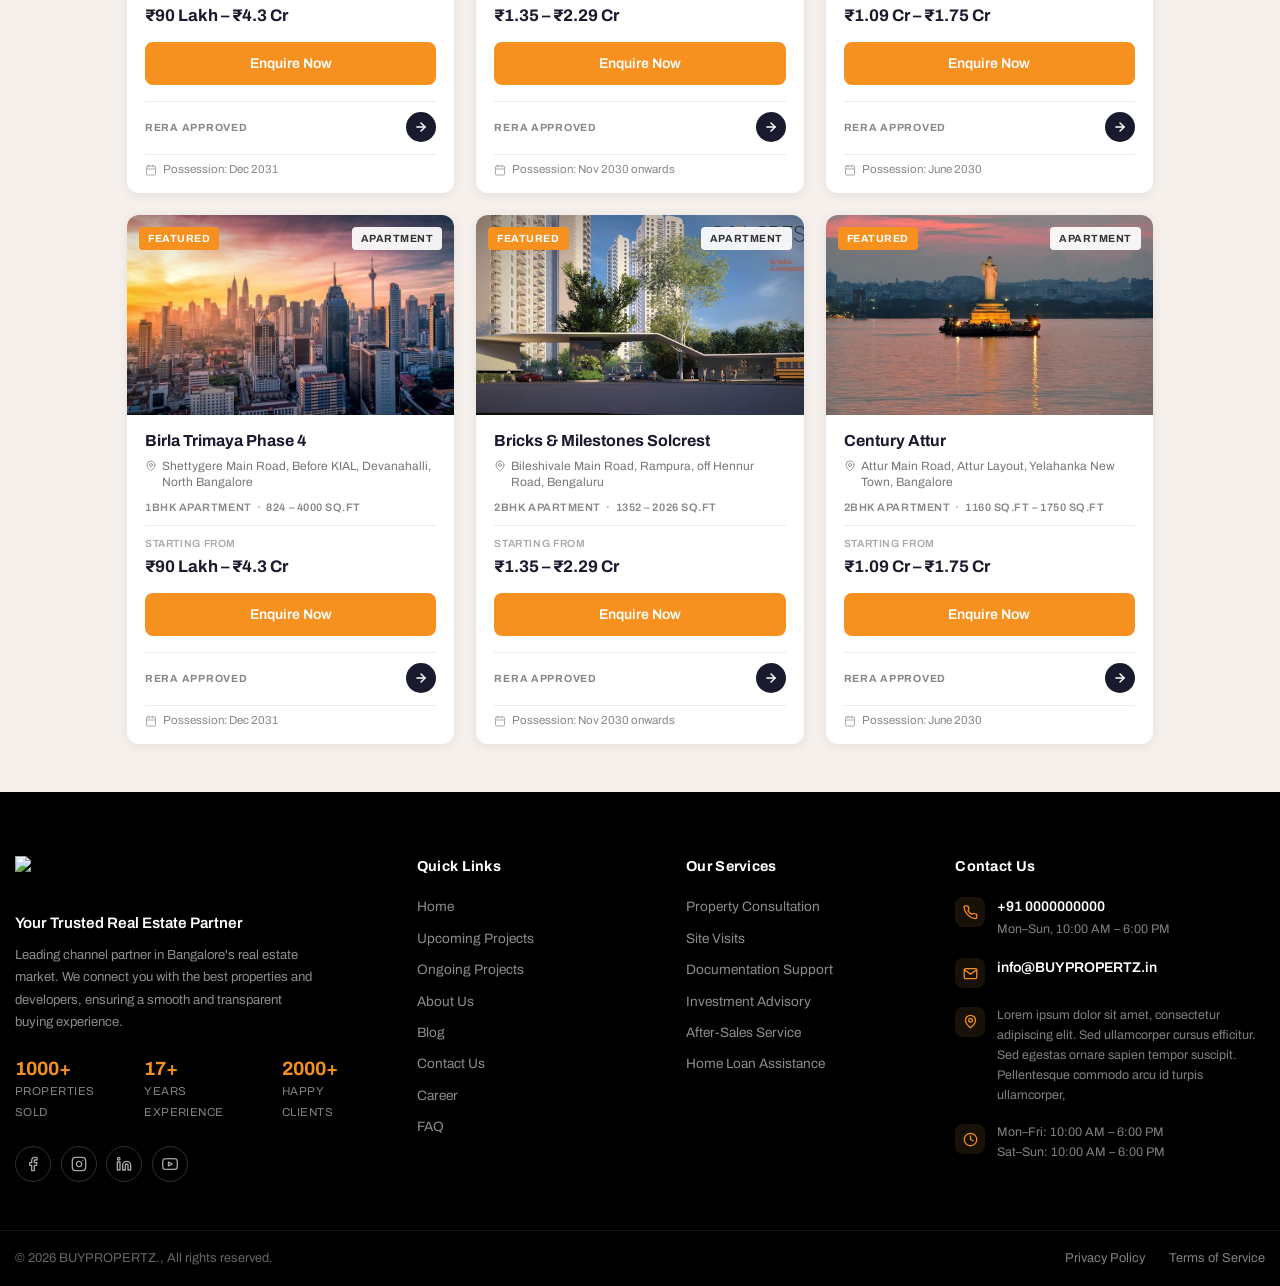
==== commit 673cd093: "Add files via upload" ====
--- a/city-page.html
+++ b/city-page.html
@@ -3,13 +3,13 @@
 <head>
     <meta charset="UTF-8">
     <meta name="viewport" content="width=device-width, initial-scale=1.0">
-    <title>BUYPROPERTZ in Bangalore</title>
+    <title>BUYPROPERTZ Cities</title>
 
     <link rel="preconnect" href="https://fonts.googleapis.com">
     <link rel="preconnect" href="https://fonts.gstatic.com" crossorigin>
     <link href="https://fonts.googleapis.com/css2?family=Archivo:ital,wght@0,100..900;1,100..900&display=swap" rel="stylesheet">
 
-    <link rel="stylesheet" href="css/common-header-footer.css">
+    <link rel="stylesheet" href="css/styles.css">
 </head>
 <body>
     <header>
@@ -68,7 +68,438 @@
         </nav>
     </aside>
     <main>
-        
+
+        <!-- City Hero Section -->
+        <section class="city_hero">
+            <div class="container">
+                <p class="city_hero_label">PROPERTIES</p>
+                <h1 class="city_hero_title">Ongoing Projects <span class="city_hero_city">in Bangalore</span></h1>
+                <p class="city_hero_desc">Discover RERA-approved under-construction apartments, villas, and plots across Bangalore's fastest-growing localities — from Whitefield and Sarjapur to Electronic City and Hebbal.</p>
+                <div class="city_hero_badges">
+                    <span class="city_badge">
+                        <svg xmlns="http://www.w3.org/2000/svg" width="14" height="14" viewBox="0 0 24 24" fill="none" stroke="currentColor" stroke-width="2" stroke-linecap="round" stroke-linejoin="round"><path d="M3 9l9-7 9 7v11a2 2 0 0 1-2 2H5a2 2 0 0 1-2-2z"/><polyline points="9 22 9 12 15 12 15 22"/></svg>
+                        22 Projects
+                    </span>
+                    <span class="city_badge">Pre-launch offers available</span>
+                    <span class="city_badge city_badge--green">
+                        <svg xmlns="http://www.w3.org/2000/svg" width="14" height="14" viewBox="0 0 24 24" fill="none" stroke="currentColor" stroke-width="2" stroke-linecap="round" stroke-linejoin="round"><polyline points="20 6 9 17 4 12"/></svg>
+                        100% RERA Approved
+                    </span>
+                </div>
+            </div>
+        </section>
+
+        <!-- Property Listing Section -->
+        <section class="property_listing">
+            <div class="container">
+
+                <!-- City Filter + Select -->
+                <div class="pl_filter_bar">
+                    <div class="pl_filter_left">
+                        <p class="pl_filter_label">Filter by city</p>
+                        <div class="pl_city_tabs">
+                            <button class="pl_city_tab" data-city="all">
+                                <span class="pl_city_icon">
+                                    <img src="images/cities-CI1ECTYD.png" alt="All Cities icon" width="40" height="40" style="filter: sepia(1) saturate(1.8) brightness(1.05);">
+                                </span>
+                                <span class="pl_city_name">All Cities</span>
+                                <span class="pl_city_sub">Show all cities</span>
+                            </button>
+                            <button class="pl_city_tab active" data-city="bangalore">
+                                <span class="pl_city_icon">
+                                    <img src="images/bangalore-BjDycWzV.png" alt="Bangalore icon" width="40" height="40">
+                                </span>
+                                <span class="pl_city_name">Bangalore</span>
+                                <span class="pl_city_sub">Karnataka</span>
+                            </button>
+                            <button class="pl_city_tab" data-city="hyderabad">
+                                <span class="pl_city_icon">
+                                    <img src="images/hyderabad-charminar-XbmvqDbA.png" alt="Hyderabad icon" width="40" height="40">
+                                </span>
+                                <span class="pl_city_name">Hyderabad</span>
+                                <span class="pl_city_sub">Telangana</span>
+                            </button>
+                            <button class="pl_city_tab" data-city="chennai">
+                                <span class="pl_city_icon">
+                                    <img src="images/chennai-Dsqy31UK.png" alt="Chennai icon" width="40" height="40">
+                                </span>
+                                <span class="pl_city_name">Chennai</span>
+                                <span class="pl_city_sub">Tamil Nadu</span>
+                            </button>
+                        </div>
+                    </div>
+                    <!-- <div class="pl_filter_right">
+                        <span class="pl_select_label">Select one</span>
+                    </div> -->
+                </div>
+
+                <!-- Search + Filters bar -->
+                <div class="pl_search_wrap">
+                    <div class="pl_search_bar">
+                        <div class="pl_search_input_wrap">
+                            <svg xmlns="http://www.w3.org/2000/svg" width="16" height="16" viewBox="0 0 24 24" fill="none" stroke="currentColor" stroke-width="2" stroke-linecap="round" stroke-linejoin="round"><circle cx="11" cy="11" r="8"/><line x1="21" y1="21" x2="16.65" y2="16.65"/></svg>
+                            <input type="text" class="pl_search_input" placeholder="Search by name or location...">
+                        </div>
+                        <button class="pl_filter_btn" id="plFilterToggle" aria-expanded="false" aria-controls="plFilterPanel">
+                            <svg xmlns="http://www.w3.org/2000/svg" width="16" height="16" viewBox="0 0 24 24" fill="none" stroke="currentColor" stroke-width="2" stroke-linecap="round" stroke-linejoin="round" class="lucide lucide-sliders-horizontal h-4 w-4"><line x1="21" x2="14" y1="4" y2="4"></line><line x1="10" x2="3" y1="4" y2="4"></line><line x1="21" x2="12" y1="12" y2="12"></line><line x1="8" x2="3" y1="12" y2="12"></line><line x1="21" x2="16" y1="20" y2="20"></line><line x1="12" x2="3" y1="20" y2="20"></line><line x1="14" x2="14" y1="2" y2="6"></line><line x1="8" x2="8" y1="10" y2="14"></line><line x1="16" x2="16" y1="18" y2="22"></line></svg>
+                            <span>Filters</span>
+                        </button>
+                    </div>
+
+                    <!-- Collapsible Filter Panel -->
+                    <div class="pl_filter_panel" id="plFilterPanel" aria-hidden="true">
+
+                        <!-- BHK Type -->
+                        <div class="pl_fp_group">
+                            <p class="pl_fp_label">BHK TYPE</p>
+                            <div class="pl_fp_chips">
+                                <button class="pl_chip active">All</button>
+                                <button class="pl_chip">Studio</button>
+                                <button class="pl_chip">1 BHK</button>
+                                <button class="pl_chip">2 BHK</button>
+                                <button class="pl_chip">3 BHK</button>
+                                <button class="pl_chip">4 BHK</button>
+                                <button class="pl_chip">5 BHK+</button>
+                            </div>
+                        </div>
+
+                        <!-- Property Type -->
+                        <div class="pl_fp_group">
+                            <p class="pl_fp_label">PROPERTY TYPE</p>
+                            <div class="pl_fp_chips">
+                                <button class="pl_chip active">All</button>
+                                <button class="pl_chip">Apartment</button>
+                                <button class="pl_chip">Villa</button>
+                                <button class="pl_chip">Plot</button>
+                            </div>
+                        </div>
+
+                        <!-- City -->
+                        <div class="pl_fp_group">
+                            <p class="pl_fp_label">CITY</p>
+                            <div class="pl_fp_chips">
+                                <button class="pl_chip active">All Cities</button>
+                                <button class="pl_chip">Bangalore</button>
+                                <button class="pl_chip">Hyderabad</button>
+                                <button class="pl_chip">Chennai</button>
+                            </div>
+                        </div>
+
+                        <!-- Budget -->
+                        <div class="pl_fp_group">
+                            <p class="pl_fp_label">BUDGET</p>
+                            <div class="pl_fp_chips">
+                                <button class="pl_chip active">Any Price</button>
+                                <button class="pl_chip">Under ₹50L</button>
+                                <button class="pl_chip">₹50L–₹1Cr</button>
+                                <button class="pl_chip">₹1Cr–₹2Cr</button>
+                                <button class="pl_chip">₹2Cr–₹5Cr</button>
+                                <button class="pl_chip">Above ₹5Cr</button>
+                            </div>
+                        </div>
+
+                    </div><!-- /.pl_filter_panel -->
+                </div><!-- /.pl_search_wrap -->
+
+                <!-- Results count -->
+                <p class="pl_results_count"><strong>22</strong> properties found</p>
+
+                <!-- Property Cards Grid -->
+                <div class="pl_grid">
+
+                    <!-- Card 1 -->
+                    <article class="pl_card">
+                        <div class="pl_card_img_wrap">
+                            <img src="images/bangalore-city-3yKauG3u.jpg" alt="Birla Trimaya Phase 4" class="pl_card_img" loading="lazy">
+                            <span class="pl_badge pl_badge--featured">FEATURED</span>
+                            <span class="pl_badge pl_badge--type pl_badge--right">Apartment</span>
+                        </div>
+                        <div class="pl_card_body">
+                            <h3 class="pl_card_title">Birla Trimaya Phase 4</h3>
+                            <p class="pl_card_location">
+                                <svg xmlns="http://www.w3.org/2000/svg" width="12" height="12" viewBox="0 0 24 24" fill="none" stroke="currentColor" stroke-width="2" stroke-linecap="round" stroke-linejoin="round"><path d="M20 10c0 6-8 12-8 12S4 16 4 10a8 8 0 0 1 16 0Z"/><circle cx="12" cy="10" r="3"/></svg>
+                                Shettygere Main Road, Before KIAL, Devanahalli, North Bangalore
+                            </p>
+                            <p class="pl_card_config">1BHK APARTMENT &nbsp;·&nbsp; 824 – 4000 SQ.FT</p>
+                            <div class="pl_card_price_row">
+                                <span class="pl_card_price_label">STARTING FROM</span>
+                                <span class="pl_card_price">₹90 Lakh – ₹4.3 Cr</span>
+                            </div>
+                            <button class="pl_enquire_btn">Enquire Now</button>
+                            <div class="pl_card_footer">
+                                <span class="pl_rera_label">RERA APPROVED</span>
+                                <a href="#" class="pl_arrow_btn" aria-label="View property">
+                                    <svg xmlns="http://www.w3.org/2000/svg" width="14" height="14" viewBox="0 0 24 24" fill="none" stroke="currentColor" stroke-width="2.5" stroke-linecap="round" stroke-linejoin="round"><line x1="5" y1="12" x2="19" y2="12"/><polyline points="12 5 19 12 12 19"/></svg>
+                                </a>
+                            </div>
+                            <p class="pl_card_possession">
+                                <svg xmlns="http://www.w3.org/2000/svg" width="12" height="12" viewBox="0 0 24 24" fill="none" stroke="currentColor" stroke-width="2" stroke-linecap="round" stroke-linejoin="round"><rect x="3" y="4" width="18" height="18" rx="2" ry="2"/><line x1="16" y1="2" x2="16" y2="6"/><line x1="8" y1="2" x2="8" y2="6"/><line x1="3" y1="10" x2="21" y2="10"/></svg>
+                                Possession: Dec 2031
+                            </p>
+                        </div>
+                    </article>
+
+                    <!-- Card 2 -->
+                    <article class="pl_card">
+                        <div class="pl_card_img_wrap">
+                            <img src="images/Main-Elevation-Bricks-and-Milestones-Solcrest.jpg" alt="Bricks & Milestones Solcrest" class="pl_card_img" loading="lazy">
+                            <span class="pl_badge pl_badge--featured">FEATURED</span>
+                            <span class="pl_badge pl_badge--type pl_badge--right">Apartment</span>
+                        </div>
+                        <div class="pl_card_body">
+                            <h3 class="pl_card_title">Bricks & Milestones Solcrest</h3>
+                            <p class="pl_card_location">
+                                <svg xmlns="http://www.w3.org/2000/svg" width="12" height="12" viewBox="0 0 24 24" fill="none" stroke="currentColor" stroke-width="2" stroke-linecap="round" stroke-linejoin="round"><path d="M20 10c0 6-8 12-8 12S4 16 4 10a8 8 0 0 1 16 0Z"/><circle cx="12" cy="10" r="3"/></svg>
+                                Bileshivale Main Road, Rampura, off Hennur Road, Bengaluru
+                            </p>
+                            <p class="pl_card_config">2BHK APARTMENT &nbsp;·&nbsp; 1352 – 2026 SQ.FT</p>
+                            <div class="pl_card_price_row">
+                                <span class="pl_card_price_label">STARTING FROM</span>
+                                <span class="pl_card_price">₹1.35 – ₹2.29 Cr</span>
+                            </div>
+                            <button class="pl_enquire_btn">Enquire Now</button>
+                            <div class="pl_card_footer">
+                                <span class="pl_rera_label">RERA APPROVED</span>
+                                <a href="#" class="pl_arrow_btn" aria-label="View property">
+                                    <svg xmlns="http://www.w3.org/2000/svg" width="14" height="14" viewBox="0 0 24 24" fill="none" stroke="currentColor" stroke-width="2.5" stroke-linecap="round" stroke-linejoin="round"><line x1="5" y1="12" x2="19" y2="12"/><polyline points="12 5 19 12 12 19"/></svg>
+                                </a>
+                            </div>
+                            <p class="pl_card_possession">
+                                <svg xmlns="http://www.w3.org/2000/svg" width="12" height="12" viewBox="0 0 24 24" fill="none" stroke="currentColor" stroke-width="2" stroke-linecap="round" stroke-linejoin="round"><rect x="3" y="4" width="18" height="18" rx="2" ry="2"/><line x1="16" y1="2" x2="16" y2="6"/><line x1="8" y1="2" x2="8" y2="6"/><line x1="3" y1="10" x2="21" y2="10"/></svg>
+                                Possession: Nov 2030 onwards
+                            </p>
+                        </div>
+                    </article>
+
+                    <!-- Card 3 -->
+                    <article class="pl_card">
+                        <div class="pl_card_img_wrap">
+                            <img src="images/hyderabad-city-BBav4xah.jpg" alt="Century Attur" class="pl_card_img" loading="lazy">
+                            <span class="pl_badge pl_badge--featured">FEATURED</span>
+                            <span class="pl_badge pl_badge--type pl_badge--right">Apartment</span>
+                        </div>
+                        <div class="pl_card_body">
+                            <h3 class="pl_card_title">Century Attur</h3>
+                            <p class="pl_card_location">
+                                <svg xmlns="http://www.w3.org/2000/svg" width="12" height="12" viewBox="0 0 24 24" fill="none" stroke="currentColor" stroke-width="2" stroke-linecap="round" stroke-linejoin="round"><path d="M20 10c0 6-8 12-8 12S4 16 4 10a8 8 0 0 1 16 0Z"/><circle cx="12" cy="10" r="3"/></svg>
+                                Attur Main Road, Attur Layout, Yelahanka New Town, Bangalore
+                            </p>
+                            <p class="pl_card_config">2BHK APARTMENT &nbsp;·&nbsp; 1160 SQ.FT – 1750 SQ.FT</p>
+                            <div class="pl_card_price_row">
+                                <span class="pl_card_price_label">STARTING FROM</span>
+                                <span class="pl_card_price">₹1.09 Cr – ₹1.75 Cr</span>
+                            </div>
+                            <button class="pl_enquire_btn">Enquire Now</button>
+                            <div class="pl_card_footer">
+                                <span class="pl_rera_label">RERA APPROVED</span>
+                                <a href="#" class="pl_arrow_btn" aria-label="View property">
+                                    <svg xmlns="http://www.w3.org/2000/svg" width="14" height="14" viewBox="0 0 24 24" fill="none" stroke="currentColor" stroke-width="2.5" stroke-linecap="round" stroke-linejoin="round"><line x1="5" y1="12" x2="19" y2="12"/><polyline points="12 5 19 12 12 19"/></svg>
+                                </a>
+                            </div>
+                            <p class="pl_card_possession">
+                                <svg xmlns="http://www.w3.org/2000/svg" width="12" height="12" viewBox="0 0 24 24" fill="none" stroke="currentColor" stroke-width="2" stroke-linecap="round" stroke-linejoin="round"><rect x="3" y="4" width="18" height="18" rx="2" ry="2"/><line x1="16" y1="2" x2="16" y2="6"/><line x1="8" y1="2" x2="8" y2="6"/><line x1="3" y1="10" x2="21" y2="10"/></svg>
+                                Possession: June 2030
+                            </p>
+                        </div>
+                    </article>
+
+                    <!-- Card 4 -->
+                    <article class="pl_card">
+                        <div class="pl_card_img_wrap">
+                            <img src="images/bangalore-city-3yKauG3u.jpg" alt="Birla Trimaya Phase 4" class="pl_card_img" loading="lazy">
+                            <span class="pl_badge pl_badge--featured">FEATURED</span>
+                            <span class="pl_badge pl_badge--type pl_badge--right">Apartment</span>
+                        </div>
+                        <div class="pl_card_body">
+                            <h3 class="pl_card_title">Birla Trimaya Phase 4</h3>
+                            <p class="pl_card_location">
+                                <svg xmlns="http://www.w3.org/2000/svg" width="12" height="12" viewBox="0 0 24 24" fill="none" stroke="currentColor" stroke-width="2" stroke-linecap="round" stroke-linejoin="round"><path d="M20 10c0 6-8 12-8 12S4 16 4 10a8 8 0 0 1 16 0Z"/><circle cx="12" cy="10" r="3"/></svg>
+                                Shettygere Main Road, Before KIAL, Devanahalli, North Bangalore
+                            </p>
+                            <p class="pl_card_config">1BHK APARTMENT &nbsp;·&nbsp; 824 – 4000 SQ.FT</p>
+                            <div class="pl_card_price_row">
+                                <span class="pl_card_price_label">STARTING FROM</span>
+                                <span class="pl_card_price">₹90 Lakh – ₹4.3 Cr</span>
+                            </div>
+                            <button class="pl_enquire_btn">Enquire Now</button>
+                            <div class="pl_card_footer">
+                                <span class="pl_rera_label">RERA APPROVED</span>
+                                <a href="#" class="pl_arrow_btn" aria-label="View property">
+                                    <svg xmlns="http://www.w3.org/2000/svg" width="14" height="14" viewBox="0 0 24 24" fill="none" stroke="currentColor" stroke-width="2.5" stroke-linecap="round" stroke-linejoin="round"><line x1="5" y1="12" x2="19" y2="12"/><polyline points="12 5 19 12 12 19"/></svg>
+                                </a>
+                            </div>
+                            <p class="pl_card_possession">
+                                <svg xmlns="http://www.w3.org/2000/svg" width="12" height="12" viewBox="0 0 24 24" fill="none" stroke="currentColor" stroke-width="2" stroke-linecap="round" stroke-linejoin="round"><rect x="3" y="4" width="18" height="18" rx="2" ry="2"/><line x1="16" y1="2" x2="16" y2="6"/><line x1="8" y1="2" x2="8" y2="6"/><line x1="3" y1="10" x2="21" y2="10"/></svg>
+                                Possession: Dec 2031
+                            </p>
+                        </div>
+                    </article>
+
+                    <!-- Card 5 -->
+                    <article class="pl_card">
+                        <div class="pl_card_img_wrap">
+                            <img src="images/Main-Elevation-Bricks-and-Milestones-Solcrest.jpg" alt="Bricks & Milestones Solcrest" class="pl_card_img" loading="lazy">
+                            <span class="pl_badge pl_badge--featured">FEATURED</span>
+                            <span class="pl_badge pl_badge--type pl_badge--right">Apartment</span>
+                        </div>
+                        <div class="pl_card_body">
+                            <h3 class="pl_card_title">Bricks & Milestones Solcrest</h3>
+                            <p class="pl_card_location">
+                                <svg xmlns="http://www.w3.org/2000/svg" width="12" height="12" viewBox="0 0 24 24" fill="none" stroke="currentColor" stroke-width="2" stroke-linecap="round" stroke-linejoin="round"><path d="M20 10c0 6-8 12-8 12S4 16 4 10a8 8 0 0 1 16 0Z"/><circle cx="12" cy="10" r="3"/></svg>
+                                Bileshivale Main Road, Rampura, off Hennur Road, Bengaluru
+                            </p>
+                            <p class="pl_card_config">2BHK APARTMENT &nbsp;·&nbsp; 1352 – 2026 SQ.FT</p>
+                            <div class="pl_card_price_row">
+                                <span class="pl_card_price_label">STARTING FROM</span>
+                                <span class="pl_card_price">₹1.35 – ₹2.29 Cr</span>
+                            </div>
+                            <button class="pl_enquire_btn">Enquire Now</button>
+                            <div class="pl_card_footer">
+                                <span class="pl_rera_label">RERA APPROVED</span>
+                                <a href="#" class="pl_arrow_btn" aria-label="View property">
+                                    <svg xmlns="http://www.w3.org/2000/svg" width="14" height="14" viewBox="0 0 24 24" fill="none" stroke="currentColor" stroke-width="2.5" stroke-linecap="round" stroke-linejoin="round"><line x1="5" y1="12" x2="19" y2="12"/><polyline points="12 5 19 12 12 19"/></svg>
+                                </a>
+                            </div>
+                            <p class="pl_card_possession">
+                                <svg xmlns="http://www.w3.org/2000/svg" width="12" height="12" viewBox="0 0 24 24" fill="none" stroke="currentColor" stroke-width="2" stroke-linecap="round" stroke-linejoin="round"><rect x="3" y="4" width="18" height="18" rx="2" ry="2"/><line x1="16" y1="2" x2="16" y2="6"/><line x1="8" y1="2" x2="8" y2="6"/><line x1="3" y1="10" x2="21" y2="10"/></svg>
+                                Possession: Nov 2030 onwards
+                            </p>
+                        </div>
+                    </article>
+
+                    <!-- Card 6 -->
+                    <article class="pl_card">
+                        <div class="pl_card_img_wrap">
+                            <img src="images/hyderabad-city-BBav4xah.jpg" alt="Century Attur" class="pl_card_img" loading="lazy">
+                            <span class="pl_badge pl_badge--featured">FEATURED</span>
+                            <span class="pl_badge pl_badge--type pl_badge--right">Apartment</span>
+                        </div>
+                        <div class="pl_card_body">
+                            <h3 class="pl_card_title">Century Attur</h3>
+                            <p class="pl_card_location">
+                                <svg xmlns="http://www.w3.org/2000/svg" width="12" height="12" viewBox="0 0 24 24" fill="none" stroke="currentColor" stroke-width="2" stroke-linecap="round" stroke-linejoin="round"><path d="M20 10c0 6-8 12-8 12S4 16 4 10a8 8 0 0 1 16 0Z"/><circle cx="12" cy="10" r="3"/></svg>
+                                Attur Main Road, Attur Layout, Yelahanka New Town, Bangalore
+                            </p>
+                            <p class="pl_card_config">2BHK APARTMENT &nbsp;·&nbsp; 1160 SQ.FT – 1750 SQ.FT</p>
+                            <div class="pl_card_price_row">
+                                <span class="pl_card_price_label">STARTING FROM</span>
+                                <span class="pl_card_price">₹1.09 Cr – ₹1.75 Cr</span>
+                            </div>
+                            <button class="pl_enquire_btn">Enquire Now</button>
+                            <div class="pl_card_footer">
+                                <span class="pl_rera_label">RERA APPROVED</span>
+                                <a href="#" class="pl_arrow_btn" aria-label="View property">
+                                    <svg xmlns="http://www.w3.org/2000/svg" width="14" height="14" viewBox="0 0 24 24" fill="none" stroke="currentColor" stroke-width="2.5" stroke-linecap="round" stroke-linejoin="round"><line x1="5" y1="12" x2="19" y2="12"/><polyline points="12 5 19 12 12 19"/></svg>
+                                </a>
+                            </div>
+                            <p class="pl_card_possession">
+                                <svg xmlns="http://www.w3.org/2000/svg" width="12" height="12" viewBox="0 0 24 24" fill="none" stroke="currentColor" stroke-width="2" stroke-linecap="round" stroke-linejoin="round"><rect x="3" y="4" width="18" height="18" rx="2" ry="2"/><line x1="16" y1="2" x2="16" y2="6"/><line x1="8" y1="2" x2="8" y2="6"/><line x1="3" y1="10" x2="21" y2="10"/></svg>
+                                Possession: June 2030
+                            </p>
+                        </div>
+                    </article>
+
+                    <!-- Card 7 -->
+                    <article class="pl_card">
+                        <div class="pl_card_img_wrap">
+                            <img src="images/bangalore-city-3yKauG3u.jpg" alt="Birla Trimaya Phase 4" class="pl_card_img" loading="lazy">
+                            <span class="pl_badge pl_badge--featured">FEATURED</span>
+                            <span class="pl_badge pl_badge--type pl_badge--right">Apartment</span>
+                        </div>
+                        <div class="pl_card_body">
+                            <h3 class="pl_card_title">Birla Trimaya Phase 4</h3>
+                            <p class="pl_card_location">
+                                <svg xmlns="http://www.w3.org/2000/svg" width="12" height="12" viewBox="0 0 24 24" fill="none" stroke="currentColor" stroke-width="2" stroke-linecap="round" stroke-linejoin="round"><path d="M20 10c0 6-8 12-8 12S4 16 4 10a8 8 0 0 1 16 0Z"/><circle cx="12" cy="10" r="3"/></svg>
+                                Shettygere Main Road, Before KIAL, Devanahalli, North Bangalore
+                            </p>
+                            <p class="pl_card_config">1BHK APARTMENT &nbsp;·&nbsp; 824 – 4000 SQ.FT</p>
+                            <div class="pl_card_price_row">
+                                <span class="pl_card_price_label">STARTING FROM</span>
+                                <span class="pl_card_price">₹90 Lakh – ₹4.3 Cr</span>
+                            </div>
+                            <button class="pl_enquire_btn">Enquire Now</button>
+                            <div class="pl_card_footer">
+                                <span class="pl_rera_label">RERA APPROVED</span>
+                                <a href="#" class="pl_arrow_btn" aria-label="View property">
+                                    <svg xmlns="http://www.w3.org/2000/svg" width="14" height="14" viewBox="0 0 24 24" fill="none" stroke="currentColor" stroke-width="2.5" stroke-linecap="round" stroke-linejoin="round"><line x1="5" y1="12" x2="19" y2="12"/><polyline points="12 5 19 12 12 19"/></svg>
+                                </a>
+                            </div>
+                            <p class="pl_card_possession">
+                                <svg xmlns="http://www.w3.org/2000/svg" width="12" height="12" viewBox="0 0 24 24" fill="none" stroke="currentColor" stroke-width="2" stroke-linecap="round" stroke-linejoin="round"><rect x="3" y="4" width="18" height="18" rx="2" ry="2"/><line x1="16" y1="2" x2="16" y2="6"/><line x1="8" y1="2" x2="8" y2="6"/><line x1="3" y1="10" x2="21" y2="10"/></svg>
+                                Possession: Dec 2031
+                            </p>
+                        </div>
+                    </article>
+
+                    <!-- Card 8 -->
+                    <article class="pl_card">
+                        <div class="pl_card_img_wrap">
+                            <img src="images/Main-Elevation-Bricks-and-Milestones-Solcrest.jpg" alt="Bricks & Milestones Solcrest" class="pl_card_img" loading="lazy">
+                            <span class="pl_badge pl_badge--featured">FEATURED</span>
+                            <span class="pl_badge pl_badge--type pl_badge--right">Apartment</span>
+                        </div>
+                        <div class="pl_card_body">
+                            <h3 class="pl_card_title">Bricks & Milestones Solcrest</h3>
+                            <p class="pl_card_location">
+                                <svg xmlns="http://www.w3.org/2000/svg" width="12" height="12" viewBox="0 0 24 24" fill="none" stroke="currentColor" stroke-width="2" stroke-linecap="round" stroke-linejoin="round"><path d="M20 10c0 6-8 12-8 12S4 16 4 10a8 8 0 0 1 16 0Z"/><circle cx="12" cy="10" r="3"/></svg>
+                                Bileshivale Main Road, Rampura, off Hennur Road, Bengaluru
+                            </p>
+                            <p class="pl_card_config">2BHK APARTMENT &nbsp;·&nbsp; 1352 – 2026 SQ.FT</p>
+                            <div class="pl_card_price_row">
+                                <span class="pl_card_price_label">STARTING FROM</span>
+                                <span class="pl_card_price">₹1.35 – ₹2.29 Cr</span>
+                            </div>
+                            <button class="pl_enquire_btn">Enquire Now</button>
+                            <div class="pl_card_footer">
+                                <span class="pl_rera_label">RERA APPROVED</span>
+                                <a href="#" class="pl_arrow_btn" aria-label="View property">
+                                    <svg xmlns="http://www.w3.org/2000/svg" width="14" height="14" viewBox="0 0 24 24" fill="none" stroke="currentColor" stroke-width="2.5" stroke-linecap="round" stroke-linejoin="round"><line x1="5" y1="12" x2="19" y2="12"/><polyline points="12 5 19 12 12 19"/></svg>
+                                </a>
+                            </div>
+                            <p class="pl_card_possession">
+                                <svg xmlns="http://www.w3.org/2000/svg" width="12" height="12" viewBox="0 0 24 24" fill="none" stroke="currentColor" stroke-width="2" stroke-linecap="round" stroke-linejoin="round"><rect x="3" y="4" width="18" height="18" rx="2" ry="2"/><line x1="16" y1="2" x2="16" y2="6"/><line x1="8" y1="2" x2="8" y2="6"/><line x1="3" y1="10" x2="21" y2="10"/></svg>
+                                Possession: Nov 2030 onwards
+                            </p>
+                        </div>
+                    </article>
+
+                    <!-- Card 9 -->
+                    <article class="pl_card">
+                        <div class="pl_card_img_wrap">
+                            <img src="images/hyderabad-city-BBav4xah.jpg" alt="Century Attur" class="pl_card_img" loading="lazy">
+                            <span class="pl_badge pl_badge--featured">FEATURED</span>
+                            <span class="pl_badge pl_badge--type pl_badge--right">Apartment</span>
+                        </div>
+                        <div class="pl_card_body">
+                            <h3 class="pl_card_title">Century Attur</h3>
+                            <p class="pl_card_location">
+                                <svg xmlns="http://www.w3.org/2000/svg" width="12" height="12" viewBox="0 0 24 24" fill="none" stroke="currentColor" stroke-width="2" stroke-linecap="round" stroke-linejoin="round"><path d="M20 10c0 6-8 12-8 12S4 16 4 10a8 8 0 0 1 16 0Z"/><circle cx="12" cy="10" r="3"/></svg>
+                                Attur Main Road, Attur Layout, Yelahanka New Town, Bangalore
+                            </p>
+                            <p class="pl_card_config">2BHK APARTMENT &nbsp;·&nbsp; 1160 SQ.FT – 1750 SQ.FT</p>
+                            <div class="pl_card_price_row">
+                                <span class="pl_card_price_label">STARTING FROM</span>
+                                <span class="pl_card_price">₹1.09 Cr – ₹1.75 Cr</span>
+                            </div>
+                            <button class="pl_enquire_btn">Enquire Now</button>
+                            <div class="pl_card_footer">
+                                <span class="pl_rera_label">RERA APPROVED</span>
+                                <a href="#" class="pl_arrow_btn" aria-label="View property">
+                                    <svg xmlns="http://www.w3.org/2000/svg" width="14" height="14" viewBox="0 0 24 24" fill="none" stroke="currentColor" stroke-width="2.5" stroke-linecap="round" stroke-linejoin="round"><line x1="5" y1="12" x2="19" y2="12"/><polyline points="12 5 19 12 12 19"/></svg>
+                                </a>
+                            </div>
+                            <p class="pl_card_possession">
+                                <svg xmlns="http://www.w3.org/2000/svg" width="12" height="12" viewBox="0 0 24 24" fill="none" stroke="currentColor" stroke-width="2" stroke-linecap="round" stroke-linejoin="round"><rect x="3" y="4" width="18" height="18" rx="2" ry="2"/><line x1="16" y1="2" x2="16" y2="6"/><line x1="8" y1="2" x2="8" y2="6"/><line x1="3" y1="10" x2="21" y2="10"/></svg>
+                                Possession: June 2030
+                            </p>
+                        </div>
+                    </article>
+
+                </div><!-- /.pl_grid -->
+
+            </div><!-- /.container -->
+        </section>
+
     </main>
     <footer class="site_footer">
         <div class="footer_main">
@@ -198,5 +629,35 @@
         </div>
     </footer>
     <script src="js/main.js"></script>
+    <!-- Property Listing — Filter panel toggle -->
+    <script>
+        (function () {
+            var toggleBtn = document.getElementById('plFilterToggle');
+            var panel     = document.getElementById('plFilterPanel');
+            if (!toggleBtn || !panel) return;
+
+            var wrap = toggleBtn.closest('.pl_search_wrap');
+
+            toggleBtn.addEventListener('click', function () {
+                var isOpen = panel.classList.toggle('is-open');
+                toggleBtn.classList.toggle('is-active', isOpen);
+                toggleBtn.setAttribute('aria-expanded', String(isOpen));
+                panel.setAttribute('aria-hidden', String(!isOpen));
+                if (wrap) wrap.classList.toggle('is-open', isOpen);
+            });
+
+            /* Chip single-select within each group */
+            document.querySelectorAll('.pl_fp_chips').forEach(function (group) {
+                group.addEventListener('click', function (e) {
+                    var chip = e.target.closest('.pl_chip');
+                    if (!chip) return;
+                    group.querySelectorAll('.pl_chip').forEach(function (c) {
+                        c.classList.remove('active');
+                    });
+                    chip.classList.add('active');
+                });
+            });
+        }());
+    </script>
 </body>
 </html>
--- a/css/styles.css
+++ b/css/styles.css
@@ -0,0 +1,2819 @@
+*,
+::after,
+::before {
+    box-sizing: border-box
+}
+
+* {
+    margin: 0;
+    padding: 0
+}
+
+html {
+    font-size: 100%;
+    -webkit-text-size-adjust: 100%;
+    scroll-behavior: smooth
+}
+
+body {
+    min-height: 100vh;
+    line-height: 1.5;
+    -webkit-font-smoothing: antialiased;
+    -moz-osx-font-smoothing: grayscale;
+    text-rendering: optimizeLegibility
+}
+
+h1,
+h2,
+h3,
+h4,
+h5,
+h6 {
+    font-size: inherit;
+    font-weight: inherit
+}
+
+ol,
+ul {
+    list-style: none
+}
+
+a {
+    color: inherit;
+    text-decoration: none
+}
+
+canvas,
+img,
+picture,
+svg,
+video {
+    display: block;
+    max-width: 100%
+}
+
+button,
+input,
+select,
+textarea {
+    font: inherit;
+    color: inherit;
+    background: 0 0;
+    border: none;
+    outline: 0;
+    appearance: none;
+    -webkit-appearance: none
+}
+
+button {
+    cursor: pointer
+}
+
+table {
+    border-collapse: collapse;
+    border-spacing: 0
+}
+
+h1,
+h2,
+h3,
+h4,
+h5,
+h6,
+p {
+    overflow-wrap: break-word
+}
+
+blockquote,
+q {
+    quotes: none
+}
+
+blockquote::after,
+blockquote::before,
+q::after,
+q::before {
+    content: none
+}
+
+hr {
+    border: none;
+    border-top: 1px solid currentColor
+}
+
+[hidden] {
+    display: none !important
+}
+
+:focus-visible {
+    outline: 2px solid currentColor;
+    outline-offset: 2px
+}
+
+:focus:not(:focus-visible) {
+    outline: 0
+}
+
+body {
+    font-family: "Archivo", sans-serif;
+    font-optical-sizing: auto;
+    font-style: normal;
+    font-weight: 400;
+}
+
+.container {
+    width: 100%;
+    /* max-width: 1300px; */
+    padding: 0 15px;
+}
+
+header {
+    box-shadow: 0 2px 8px rgba(0, 0, 0, 0.1);
+    background-color: #232323;
+    position: sticky;
+    top: 0;
+    width: 100%;
+    z-index: 100;
+}
+
+header .container {
+    display: flex;
+    justify-content: space-between;
+    align-items: center;
+    height: 62px;
+}
+
+.rightNavbar {
+    display: flex;
+    align-items: center;
+    gap: 10px;
+}
+
+/* Wishlist button */
+.rightNavbar .wishlist {
+    position: relative;
+    display: flex;
+    align-items: center;
+}
+
+.rightNavbar .wishlist svg {
+    stroke: #fff;
+}
+
+.rightNavbar .wishlist-badge {
+    position: absolute;
+    top: -4px;
+    right: -6px;
+    background: #e53935;
+    color: #fff;
+    font-size: 10px;
+    font-weight: 700;
+    min-width: 18px;
+    height: 18px;
+    border-radius: 50%;
+    display: flex;
+    align-items: center;
+    justify-content: center;
+    line-height: 1;
+    padding: 0 3px;
+}
+
+/* Sign in button */
+.rightNavbar .login_Wrap .signin-btn {
+    background-color: #f6901e26;
+    color: #f6901e;
+    padding: 10px 18px;
+    border-radius: 10px;
+    display: flex;
+    align-items: center;
+    gap: 8px;
+    font-weight: 500;
+    font-size: 15px;
+}
+
+.rightNavbar .login_Wrap .signin-btn svg {
+    fill: #f6901e;
+}
+
+/* Hamburger button */
+.rightNavbar .hamburger-btn {
+    display: flex;
+    align-items: center;
+}
+
+.rightNavbar .hamburger-btn svg {
+    stroke: #fff;
+}
+
+.exploreCTA {
+    background-color: #232323;
+    padding: 7rem 7rem 3rem 7rem;
+    display: flex;
+    justify-content: center;
+    align-items: center;
+    gap: 0.5rem
+}
+
+.exploreCTA .btnExp {
+    padding: 0.75rem 1.5rem;
+    background-color: #f6901e;
+    border-radius: 50px;
+    display: flex;
+    align-items: center;
+    gap: 0.5rem;
+    color: #fff;
+}
+
+.exploreCTA .btnTalk {
+    padding: 0.75rem 1.5rem;
+    background-color: transparent;
+    border-radius: 50px;
+    border: 1px solid #f6901e;
+    display: flex;
+    align-items: center;
+    gap: 0.5rem;
+    color: #f6901e;
+}
+
+.exploreByCity {
+    padding: 5rem 7rem;
+    background-color: #faf6f1;
+    text-align: center;
+}
+
+.exploreByCity .cityInfo_Wrapper {
+    margin-bottom: 2.5rem;
+}
+
+.exploreByCity .cityInfo_Wrapper .title {
+    font-size: 40px;
+    line-height: 1.1;
+    font-weight: 400;
+    max-width: 48rem;
+    margin: 0 auto 1rem auto;
+}
+
+.exploreByCity .cityInfo_Wrapper .cities {
+    color: #f6901e;
+    display: block;
+}
+
+.exploreByCity .cityInfo_Wrapper .desc {
+    font-size: 1.125rem;
+    line-height: 1.75rem;
+    max-width: 48rem;
+    margin: 0 auto;
+}
+
+.exploreByCity .cityThumbGrid_Wrapper {
+    display: grid;
+    grid-template-columns: repeat(3, minmax(0px, 1fr));
+    gap: 1.25rem;
+}
+
+/* City thumb cards */
+.cityThumbGrid_Wrapper .city_card {
+    position: relative;
+    border-radius: 16px;
+    overflow: hidden;
+    height: 500px;
+    cursor: pointer;
+}
+
+.cityThumbGrid_Wrapper .city_card img {
+    width: 100%;
+    height: 100%;
+    object-fit: cover;
+    display: block;
+    transition: transform 0.4s ease;
+}
+
+.cityThumbGrid_Wrapper .city_card:hover img {
+    transform: scale(1.04);
+}
+
+/* Dark gradient overlay */
+.cityThumbGrid_Wrapper .city_card::after {
+    content: '';
+    position: absolute;
+    inset: 0;
+    background: linear-gradient(to bottom,
+            rgba(10, 10, 30, 0.05) 0%,
+            rgba(10, 10, 30, 0.2) 40%,
+            rgba(10, 10, 30, 0.78) 100%);
+    border-radius: 16px;
+}
+
+/* Project count badge — top-left */
+.cityThumbGrid_Wrapper .city_card .project_count {
+    position: absolute;
+    top: 16px;
+    left: 16px;
+    z-index: 2;
+    font-size: 11px;
+    font-weight: 600;
+    letter-spacing: 0.08em;
+    text-transform: uppercase;
+    color: #f6901e;
+}
+
+/* Bottom content */
+.cityThumbGrid_Wrapper .city_card .card_cont {
+    position: absolute;
+    bottom: 0;
+    left: 0;
+    right: 0;
+    z-index: 2;
+    padding: 1.5rem 1.25rem 1.25rem;
+    color: #fff;
+    text-align: left;
+}
+
+.cityThumbGrid_Wrapper .city_card .card_cont h3 {
+    font-size: 1.75rem;
+    font-weight: 500;
+    margin-bottom: 0.4rem;
+    line-height: 1.2;
+}
+
+.cityThumbGrid_Wrapper .city_card .card_cont p {
+    font-size: 0.9rem;
+    line-height: 1.5;
+    color: rgba(255, 255, 255, 0.82);
+    margin-bottom: 1rem;
+    max-width: 90%;
+}
+
+.cityThumbGrid_Wrapper .city_card .browse_link {
+    display: inline-flex;
+    align-items: center;
+    gap: 0.375rem;
+    font-size: 0.85rem;
+    font-weight: 500;
+    color: #f6901e;
+    transition: gap 0.2s ease;
+}
+
+.cityThumbGrid_Wrapper .city_card .browse_link:hover {
+    gap: 10px;
+}
+
+.cityThumbGrid_Wrapper .city_card .browse_link svg {
+    stroke: #f6901e;
+}
+
+.featuredProperties {
+    padding: 5rem 7rem;
+    background-color: #faf6f1;
+}
+
+/* ── Featured Properties Section ────────────────────────── */
+.featuredProperties {
+    padding: 5rem 7rem;
+    background-color: #f7f3ee;
+}
+
+/* Section header row */
+.featuredProperties .fp_header {
+    display: flex;
+    justify-content: space-between;
+    align-items: flex-end;
+    margin-bottom: 2.5rem;
+}
+
+.featuredProperties .fp_eyebrow {
+    display: block;
+    font-size: 11px;
+    font-weight: 600;
+    letter-spacing: 0.12em;
+    text-transform: uppercase;
+    color: #f6901e;
+    margin-bottom: 0.6rem;
+}
+
+.featuredProperties .fp_title {
+    font-size: 2.25rem;
+    font-weight: 500;
+    line-height: 1.2;
+    color: #111;
+}
+
+.featuredProperties .fp_title_accent {
+    color: #f6901e;
+}
+
+.featuredProperties .fp_view_all {
+    font-size: 0.9rem;
+    font-weight: 500;
+    color: #111;
+    white-space: nowrap;
+    transition: opacity 0.2s;
+}
+
+.featuredProperties .fp_view_all:hover {
+    opacity: 0.65;
+}
+
+/* Cards grid */
+.featuredProperties .fp_grid {
+    display: grid;
+    grid-template-columns: repeat(3, minmax(0, 1fr));
+    gap: 1.5rem;
+}
+
+/* Individual card */
+.featuredProperties .fp_card {
+    background: #fff;
+    border-radius: 14px;
+    overflow: hidden;
+    border: 1px solid #ede8e0;
+    display: flex;
+    flex-direction: column;
+    transition: box-shadow 0.25s ease, transform 0.25s ease;
+}
+
+.featuredProperties .fp_card:hover {
+    box-shadow: 0 8px 28px rgba(0, 0, 0, 0.1);
+    transform: translateY(-3px);
+}
+
+/* Card image area */
+.featuredProperties .fp_card_img {
+    position: relative;
+    height: 220px;
+    overflow: hidden;
+}
+
+.featuredProperties .fp_card_img img {
+    width: 100%;
+    height: 100%;
+    object-fit: cover;
+    display: block;
+    transition: transform 0.4s ease;
+}
+
+.featuredProperties .fp_card:hover .fp_card_img img {
+    transform: scale(1.04);
+}
+
+/* FEATURED badge — top-left */
+.featuredProperties .badge_featured {
+    position: absolute;
+    top: 12px;
+    left: 12px;
+    background: #f6901e;
+    color: #fff;
+    font-size: 10px;
+    font-weight: 400;
+    letter-spacing: 0.08em;
+    text-transform: uppercase;
+    padding: 0.25rem 0.75rem;
+    border-radius: 50px;
+}
+
+/* Verified badge — top-right */
+.featuredProperties .badge_verified {
+    position: absolute;
+    top: 12px;
+    right: 12px;
+    background: #ffffffe6;
+    color: #6b7280;
+    font-size: 10px;
+    font-weight: 400;
+    padding: 0.25rem 0.75rem;
+    border-radius: 50px;
+    display: flex;
+    align-items: center;
+    gap: .25rem;
+}
+
+.featuredProperties .badge_verified svg {
+    fill: #9ca3af;
+}
+
+/* Card body */
+.featuredProperties .fp_card_body {
+    padding: 1.1rem 1.1rem 1rem;
+    display: flex;
+    flex-direction: column;
+    flex: 1;
+}
+
+.featuredProperties .fp_prop_name {
+    font-size: 1.125rem;
+    line-height: 1.75rem;
+    font-weight: 600;
+    color: #111;
+    margin-bottom: .25rem;
+}
+
+.featuredProperties .fp_location {
+    font-size: 0.78rem;
+    color: #777;
+    line-height: 1.5;
+    display: flex;
+    align-items: flex-start;
+    gap: 4px;
+    margin-bottom: 0.9rem;
+}
+
+.featuredProperties .fp_type {
+    font-size: 0.563rem;
+    font-weight: 500;
+    letter-spacing: .18em;
+    text-transform: uppercase;
+    color: #888;
+    margin-bottom: 0.25rem;
+}
+
+.featuredProperties .fp_price {
+    font-size: 1.15rem;
+    font-weight: 600;
+    color: #111;
+    margin-bottom: 1rem;
+}
+
+/* Enquire Now button */
+.featuredProperties .fp_enquire_btn {
+    display: block;
+    width: 100%;
+    text-align: center;
+    padding: 0.7rem 1rem;
+    background: #f6901e;
+    color: #fff;
+    font-size: 0.9rem;
+    font-weight: 600;
+    border-radius: 8px;
+    margin-bottom: 1rem;
+    transition: background 0.2s ease;
+}
+
+/* Card footer — RERA label + arrow */
+.featuredProperties .fp_card_footer {
+    display: flex;
+    justify-content: space-between;
+    align-items: center;
+    border-top: 1px solid #f0ebe3;
+    padding-top: 0.75rem;
+    margin-top: auto;
+}
+
+.featuredProperties .fp_rera {
+    font-size: 0.68rem;
+    font-weight: 700;
+    letter-spacing: 0.1em;
+    text-transform: uppercase;
+    color: #aaa;
+}
+
+.featuredProperties .fp_arrow_btn {
+    width: 36px;
+    height: 36px;
+    background: #1a1f3c;
+    color: #fff;
+    border-radius: 50%;
+    display: flex;
+    align-items: center;
+    justify-content: center;
+    transition: background 0.2s ease;
+    flex-shrink: 0;
+}
+
+.featuredProperties .fp_arrow_btn:hover {
+    background: #f6901e;
+}
+
+.featuredProperties .fp_arrow_btn svg {
+    stroke: #fff;
+}
+
+/* ── Trusted Developers Section ─────────────────────────── */
+.trustedDevelopers {
+    background-color: #0d1b3e;
+    padding: 4.5rem 0 3.5rem;
+    overflow: hidden;
+}
+
+/* Centred header block */
+.trustedDevelopers .td_header {
+    text-align: center;
+    padding: 0 15px;
+    margin-bottom: 3rem;
+}
+
+.trustedDevelopers .td_eyebrow {
+    display: block;
+    font-size: 11px;
+    font-weight: 600;
+    letter-spacing: 0.14em;
+    text-transform: uppercase;
+    color: #f6901e;
+    margin-bottom: 1rem;
+}
+
+.trustedDevelopers .td_title {
+    font-size: 2.5rem;
+    font-weight: 500;
+    color: #fff;
+    line-height: 1.2;
+    margin-bottom: 1.1rem;
+}
+
+.trustedDevelopers .td_accent {
+    color: #f6901e;
+}
+
+.trustedDevelopers .td_desc {
+    font-size: 0.95rem;
+    line-height: 1.75;
+    color: rgba(255, 255, 255, 0.65);
+    max-width: 680px;
+    margin: 0 auto;
+}
+
+/* ── Marquee track ── */
+.trustedDevelopers .td_marquee_track {
+    width: 100%;
+    overflow: hidden;
+    /* fade edges */
+    -webkit-mask-image: linear-gradient(to right, transparent 0%, #000 8%, #000 92%, transparent 100%);
+    mask-image: linear-gradient(to right, transparent 0%, #000 8%, #000 92%, transparent 100%);
+}
+
+.trustedDevelopers .td_marquee_inner {
+    display: flex;
+    gap: 1rem;
+    width: max-content;
+    animation: td_scroll 60s linear infinite;
+}
+
+.trustedDevelopers .td_marquee_inner:hover {
+    animation-play-state: paused;
+}
+
+@keyframes td_scroll {
+    0% {
+        transform: translateX(0);
+    }
+
+    100% {
+        transform: translateX(-50%);
+    }
+}
+
+/* Individual logo card */
+.trustedDevelopers .td_logo_card {
+    background: #fff;
+    border-radius: 12px;
+    width: 160px;
+    height: 80px;
+    flex-shrink: 0;
+    display: flex;
+    align-items: center;
+    justify-content: center;
+    padding: 12px 20px;
+    text-decoration: none;
+    transition: transform 0.2s ease, box-shadow 0.2s ease;
+}
+
+.trustedDevelopers .td_logo_card:hover {
+    box-shadow: 0 0 0 2px #f6901e;
+}
+
+.trustedDevelopers .td_logo_card:focus-visible {
+    outline: 2px solid #f6901e;
+    outline-offset: 3px;
+}
+
+.trustedDevelopers .td_logo_card img {
+    max-width: 100%;
+    max-height: 44px;
+    object-fit: contain;
+    width: 100%;
+    height: 100%;
+    display: block;
+}
+
+/* ── Why Trust Us Section ────────────────────────────────── */
+.whyTrustUs {
+    background-color: #141414;
+    padding: 5rem 7rem;
+}
+
+.whyTrustUs .wtu_inner {
+    display: grid;
+    grid-template-columns: 1fr 1.6fr;
+    gap: 5rem;
+    align-items: center;
+}
+
+/* Left column */
+.whyTrustUs .wtu_eyebrow {
+    display: block;
+    font-size: 11px;
+    font-weight: 600;
+    letter-spacing: 0.14em;
+    text-transform: uppercase;
+    color: #f6901e;
+    margin-bottom: 1.2rem;
+}
+
+.whyTrustUs .wtu_title {
+    font-size: 2.6rem;
+    font-weight: 500;
+    line-height: 1.2;
+    color: #fff;
+    margin-bottom: 1.25rem;
+}
+
+.whyTrustUs .wtu_accent {
+    color: #f6901e;
+}
+
+.whyTrustUs .wtu_desc {
+    font-size: 0.95rem;
+    line-height: 1.75;
+    color: rgba(255, 255, 255, 0.6);
+    margin-bottom: 2rem;
+    max-width: 340px;
+}
+
+.whyTrustUs .wtu_cta {
+    display: inline-block;
+    padding: 0.75rem 1.75rem;
+    background: #f6901e;
+    color: #fff;
+    font-size: 0.9rem;
+    font-weight: 600;
+    border-radius: 50px;
+    transition: background 0.2s ease;
+}
+
+.whyTrustUs .wtu_cta:hover {
+    background: #f6901e;
+}
+
+/* Right column — 2-col grid of cards */
+.whyTrustUs .wtu_grid {
+    display: grid;
+    grid-template-columns: 1fr 1fr;
+    gap: 1rem;
+}
+
+.whyTrustUs .wtu_card {
+    background: rgba(255, 255, 255, 0.05);
+    border: 1px solid rgba(255, 255, 255, 0.08);
+    border-radius: 14px;
+    padding: 1.5rem 1.4rem;
+    transition: background 0.25s ease, border-color 0.25s ease;
+}
+
+.whyTrustUs .wtu_card:hover {
+    background: rgba(200, 137, 58, 0.08);
+    border-color: rgba(200, 137, 58, 0.3);
+}
+
+.whyTrustUs .wtu_icon {
+    display: flex;
+    align-items: center;
+    justify-content: center;
+    width: 48px;
+    height: 48px;
+    background: rgba(200, 137, 58, 0.12);
+    border-radius: 12px;
+    color: #f6901e;
+    margin-bottom: 1rem;
+}
+
+.whyTrustUs .wtu_card_title {
+    font-size: 1rem;
+    font-weight: 600;
+    color: #fff;
+    margin-bottom: 0.4rem;
+    line-height: 1.3;
+}
+
+.whyTrustUs .wtu_card_desc {
+    font-size: 0.83rem;
+    line-height: 1.6;
+    color: rgba(255, 255, 255, 0.55);
+}
+
+/* ── Site Footer ─────────────────────────────────────────── */
+.site_footer {
+    background-color: #000;
+    font-size: 0.875rem;
+}
+
+/* Top main area */
+.site_footer .footer_main {
+    padding: 4rem 0 3rem;
+    border-bottom: 1px solid rgba(255, 255, 255, 0.08);
+}
+
+/* 4-column grid */
+.site_footer .footer_grid {
+    display: grid;
+    grid-template-columns: 1.6fr 1fr 1fr 1.4fr;
+    gap: 3rem;
+}
+
+/* ── Brand column ── */
+.site_footer .footer_logo img {
+    display: block;
+    margin-bottom: 1.25rem;
+}
+
+.site_footer .footer_tagline {
+    font-size: 0.95rem;
+    font-weight: 600;
+    color: #fff;
+    margin-bottom: 0.6rem;
+}
+
+.site_footer .footer_about {
+    font-size: 0.82rem;
+    line-height: 1.7;
+    color: rgba(255, 255, 255, 0.55);
+    margin-bottom: 1.5rem;
+    max-width: 300px;
+}
+
+/* Stats row */
+.site_footer .footer_stats {
+    display: flex;
+    gap: 1.5rem;
+    margin-bottom: 1.5rem;
+}
+
+.site_footer .footer_stat strong {
+    display: block;
+    font-size: 1.2rem;
+    font-weight: 700;
+    color: #f6901e;
+    line-height: 1.2;
+}
+
+.site_footer .footer_stat span {
+    font-size: 0.72rem;
+    color: rgba(255, 255, 255, 0.5);
+    text-transform: uppercase;
+    letter-spacing: 0.04em;
+}
+
+/* Social icons */
+.site_footer .footer_socials {
+    display: flex;
+    gap: 0.6rem;
+}
+
+.site_footer .footer_social_btn {
+    width: 36px;
+    height: 36px;
+    border-radius: 50%;
+    border: 1px solid rgba(255, 255, 255, 0.18);
+    display: flex;
+    align-items: center;
+    justify-content: center;
+    color: rgba(255, 255, 255, 0.65);
+    transition: border-color 0.2s, color 0.2s, background 0.2s;
+}
+
+.site_footer .footer_social_btn:hover {
+    border-color: #f6901e;
+    color: #f6901e;
+    background: rgba(200, 137, 58, 0.1);
+}
+
+/* ── Nav columns ── */
+.site_footer .footer_col_title {
+    font-size: 0.9rem;
+    font-weight: 700;
+    color: #fff;
+    letter-spacing: 0.02em;
+    margin-bottom: 1.2rem;
+}
+
+.site_footer .footer_links {
+    display: flex;
+    flex-direction: column;
+    gap: 0.65rem;
+}
+
+.site_footer .footer_links a {
+    color: rgba(255, 255, 255, 0.55);
+    font-size: 0.85rem;
+    line-height: 1.4;
+    transition: color 0.2s;
+}
+
+.site_footer .footer_links a:hover {
+    color: #f6901e;
+}
+
+/* ── Contact column ── */
+.site_footer .footer_contact_list {
+    display: flex;
+    flex-direction: column;
+    gap: 1.1rem;
+}
+
+.site_footer .footer_contact_list li {
+    display: flex;
+    align-items: flex-start;
+    gap: 0.75rem;
+}
+
+.site_footer .footer_contact_icon {
+    width: 30px;
+    height: 30px;
+    border-radius: 8px;
+    background: rgba(200, 137, 58, 0.12);
+    display: flex;
+    align-items: center;
+    justify-content: center;
+    color: #f6901e;
+    flex-shrink: 0;
+    margin-top: 1px;
+}
+
+.site_footer .footer_contact_primary {
+    display: block;
+    color: #fff;
+    font-weight: 600;
+    font-size: 0.88rem;
+    margin-bottom: 2px;
+    transition: color 0.2s;
+}
+
+.site_footer .footer_contact_primary:hover {
+    color: #f6901e;
+}
+
+.site_footer .footer_contact_sub {
+    display: block;
+    font-size: 0.78rem;
+    color: rgba(255, 255, 255, 0.5);
+    line-height: 1.6;
+}
+
+/* ── Bottom bar ── */
+.site_footer .footer_bottom {
+    padding: 1.1rem 0;
+}
+
+.site_footer .footer_bottom_inner {
+    display: flex;
+    justify-content: space-between;
+    align-items: center;
+    gap: 1rem;
+}
+
+.site_footer .footer_copy {
+    font-size: 0.8rem;
+    color: rgba(255, 255, 255, 0.4);
+}
+
+.site_footer .footer_legal {
+    display: flex;
+    gap: 1.5rem;
+}
+
+.site_footer .footer_legal a {
+    font-size: 0.8rem;
+    color: rgba(255, 255, 255, 0.5);
+    transition: color 0.2s;
+}
+
+.site_footer .footer_legal a:hover {
+    color: #f6901e;
+}
+
+/* ── Side Menu ───────────────────────────────────────────── */
+
+/* Prevent body scroll when menu is open */
+body.menu-open {
+    overflow: hidden;
+}
+
+/* Semi-transparent overlay */
+.sidemenu_overlay {
+    position: fixed;
+    inset: 0;
+    background: rgba(0, 0, 0, 0.45);
+    z-index: 998;
+    opacity: 0;
+    visibility: hidden;
+    transition: opacity 0.3s ease, visibility 0.3s ease;
+}
+
+.sidemenu_overlay.is-visible {
+    opacity: 1;
+    visibility: visible;
+}
+
+/* Drawer panel */
+.sidemenu {
+    position: fixed;
+    top: 0;
+    right: 0;
+    width: 340px;
+    max-width: 90vw;
+    height: 100dvh;
+    background: #fff;
+    z-index: 999;
+    display: flex;
+    flex-direction: column;
+    transform: translateX(100%);
+    transition: transform 0.35s cubic-bezier(0.4, 0, 0.2, 1);
+    box-shadow: -4px 0 24px rgba(0, 0, 0, 0.12);
+}
+
+.sidemenu.is-open {
+    transform: translateX(0);
+}
+
+/* Drawer header — logo + close button */
+.sidemenu_header {
+    display: flex;
+    align-items: center;
+    justify-content: space-between;
+    padding: 1rem 1.25rem;
+    border-bottom: 1px solid #f0f0f0;
+    min-height: 64px;
+}
+
+.sidemenu_logo img {
+    display: block;
+}
+
+.sidemenu_close {
+    width: 36px;
+    height: 36px;
+    border-radius: 8px;
+    border: 1px solid #e0e0e0;
+    display: flex;
+    align-items: center;
+    justify-content: center;
+    color: #555;
+    cursor: pointer;
+    transition: background 0.2s, color 0.2s, border-color 0.2s;
+    flex-shrink: 0;
+}
+
+.sidemenu_close:hover {
+    background: #f5f5f5;
+    color: #111;
+    border-color: #ccc;
+}
+
+/* Nav links */
+.sidemenu_nav {
+    flex: 1;
+    overflow-y: auto;
+    padding: 0.5rem 0;
+}
+
+.sidemenu_links {
+    list-style: none;
+}
+
+.sidemenu_links li a {
+    display: block;
+    padding: 0.9rem 1.5rem;
+    font-size: 1rem;
+    font-weight: 500;
+    color: #000;
+    text-decoration: none;
+    transition: background 0.15s, color 0.15s, padding-left 0.15s;
+    border-left: 3px solid transparent;
+}
+
+.sidemenu_links li a:hover {
+    background: #f0f6ff;
+    color: #000;
+    padding-left: 1.75rem;
+    border-left-color: #f6901e;
+}
+
+/* Active state — green highlight matching the design */
+.sidemenu_links li.active a {
+    background: #141414;
+    color: #fff;
+    border-left-color: #f6901e;
+    font-weight: 600;
+}
+
+.sidemenu_links li.active a:hover {
+    background: #141414;
+    padding-left: 1.5rem;
+}
+
+/* ── Home Banner Section ─────────────────────────────────── */
+.home_banner {
+    position: relative;
+    background-image: url(../images/home-banner-bg.jpg);
+    background-repeat: no-repeat;
+    background-size: cover;
+    min-height: 500px;
+    padding: 20px 0;
+}
+
+.home_banner .banner_title {
+    max-width: 1280px;
+    width: 85%;
+    margin: 0 auto;
+    padding: 0 15px;
+}
+
+.home_banner .banner_title .title_wrap {
+    padding-bottom: 50px;
+}
+
+.home_banner .banner_title .title_wrap .h1 {
+    padding: 15px 0;
+    font-size: 56px;
+    font-weight: 700;
+    line-height: normal;
+}
+
+/* ── Trust badges pill ── */
+.home_banner .banner_title .hb_trust_badges {
+    display: inline-flex;
+    align-items: center;
+    gap: 1.25rem;
+    background: #dee3e9;
+    border-radius: 50px;
+    padding: 0.65rem 1.75rem;
+}
+
+.home_banner .banner_title .hb_badge {
+    display: flex;
+    align-items: center;
+    gap: 0.6rem;
+    font-size: 1.05rem;
+    font-weight: 700;
+    color: #1a6b3c;
+    white-space: nowrap;
+}
+
+.home_banner .banner_title .hb_badge img {
+    width: 30px;
+    height: 30px;
+    object-fit: contain;
+    flex-shrink: 0;
+    display: block;
+}
+
+.home_banner .banner_title .hb_badge_divider {
+    width: 1.5px;
+    height: 32px;
+    background: #9dbfad;
+    flex-shrink: 0;
+}
+
+.home_banner .hb_creative_image {
+    position: absolute;
+    bottom: -35px;
+    right: 10%;
+}
+
+
+/* ── Search Properties Panel ─────────────────────────────── */
+.search_properties {
+    max-width: 1280px;
+    width: 85%;
+    margin: 0 auto;
+    padding: 0 15px;
+    position: absolute;
+    left: 50%;
+    transform: translate(-50%, 65%);
+}
+
+.search_properties .tab {
+    display: flex;
+    gap: 4px;
+    margin-bottom: 0;
+}
+
+.search_properties .tablinks {
+    padding: 10px 24px;
+    font-size: 0.9rem;
+    font-weight: 600;
+    color: #1e3a2f;
+    background: #fff;
+    border: none;
+    border-radius: 8px 8px 0 0;
+    cursor: pointer;
+    transition: background 0.2s, color 0.2s;
+}
+
+.search_properties .tablinks:hover {
+    background: #dde3ea;
+    color: #2d3748;
+}
+
+.search_properties .tablinks.active {
+    background: #f6901e;
+    color: #fff;
+}
+
+.search_properties .tabcontent {
+    background: #fff;
+    border-radius: 0 8px 8px 8px;
+    padding: 25px;
+    box-shadow: 0 2px 16px rgba(0, 0, 0, 0.08);
+}
+
+/* ── Search Bar (Apartment tab) ──────────────────────────── */
+.search_row {
+    display: flex;
+    align-items: center;
+    gap: 15px;
+}
+
+/* City selector — styled native select */
+.city_selector_wrap {
+    position: relative;
+    display: flex;
+    align-items: center;
+    gap: 8px;
+    padding: 0 14px;
+    background: #fff;
+    border: 1.5px solid #dde3ea;
+    border-radius: 8px;
+    min-width: 260px;
+    flex-shrink: 0;
+    transition: border-color 0.2s;
+}
+
+.city_selector_wrap:focus-within {
+    border-color: #b0b8c4;
+}
+
+.city_pin_icon {
+    color: #6b7a8d;
+    flex-shrink: 0;
+    pointer-events: none;
+}
+
+.city_selector {
+    flex: 1;
+    border: none;
+    outline: none;
+    background: transparent;
+    font-size: 0.9rem;
+    font-weight: 500;
+    color: #2d3748;
+    padding: 13px 20px 13px 0;
+    cursor: pointer;
+    /* show native chevron */
+    appearance: auto;
+    -webkit-appearance: auto;
+}
+
+.city_selector option {
+    font-weight: 400;
+    color: #2d3748;
+}
+
+/* Search field — takes remaining width */
+.search_field {
+    display: flex;
+    align-items: center;
+    flex: 1;
+    background: #fff;
+    border: 1.5px solid #dde3ea;
+    border-radius: 8px;
+    padding: 0 14px;
+    gap: 10px;
+    transition: border-color 0.2s;
+}
+
+.search_field:focus-within {
+    border-color: #b0b8c4;
+}
+
+.search_input {
+    flex: 1;
+    border: none;
+    outline: none;
+    background: transparent;
+    font-size: 0.9rem;
+    color: #2d3748;
+    padding: 13px 0;
+}
+
+.search_input::placeholder {
+    color: #9baab8;
+    font-weight: 400;
+}
+
+.search_submit_btn {
+    background: none;
+    border: none;
+    cursor: pointer;
+    color: #6b7a8d;
+    display: flex;
+    align-items: center;
+    padding: 4px;
+    flex-shrink: 0;
+    transition: color 0.2s;
+}
+
+.search_submit_btn:hover {
+    color: #1a6b3c;
+}
+
+/* ── Popular Localities ──────────────────────────────────── */
+.popular_localities {
+    display: flex;
+    align-items: center;
+    gap: 10px;
+    margin-top: 12px;
+    flex-wrap: wrap;
+}
+
+.pl_label {
+    display: inline-flex;
+    align-items: center;
+    gap: 4px;
+    font-size: 0.88rem;
+    font-weight: 700;
+    color: #000;
+    white-space: nowrap;
+}
+
+.pl_chips {
+    display: flex;
+    align-items: center;
+    gap: 7px;
+    flex-wrap: wrap;
+}
+
+.pl_chip {
+    padding: 4px 14px;
+    border-radius: 20px;
+    font-size: 0.82rem;
+    font-weight: 500;
+    cursor: pointer;
+    border: 1.5px solid #cdd5de;
+    background: #fff;
+    color: #4a5568;
+    line-height: 1.6;
+    transition: background 0.2s, color 0.2s, border-color 0.2s;
+}
+
+.pl_chip:hover {
+    border-color: #000;
+    color: #000;
+}
+
+.pl_chip.active {
+    background: #000;
+    color: #fff;
+    border-color: #000;
+}
+
+@media(width <=768px) {
+    .logo-wrap img {
+        max-width: 112px;
+    }
+
+    .home_banner {
+        min-height: 450px;
+    }
+
+    .home_banner .banner_title,
+    .search_properties {
+        width: 100%;
+    }
+
+    .home_banner .banner_title .hb_trust_badges {
+        gap: 0.62rem;
+        padding: 0.65rem 1rem;
+    }
+
+    .home_banner .banner_title .title_wrap {
+        padding-bottom: 20px;
+    }
+
+    .home_banner .banner_title .title_wrap .h1 {
+        font-size: 32px;
+        text-align: center;
+    }
+
+    .home_banner .banner_title .hb_badge img {
+        width: 20px;
+        height: 20px;
+    }
+
+    .home_banner .banner_title .hb_badge {
+        font-size: 0.875rem;
+        font-weight: 600;
+    }
+
+    .home_banner .hb_creative_image {
+        right: 0;
+        bottom: 50px;
+    }
+
+    .home_banner .hb_creative_image img {
+        aspect-ratio: 16/9;
+        height: auto;
+    }
+
+    .search_properties {
+        transform: translate(-50%, 60%);
+    }
+
+    .search_properties .tabcontent {
+        padding: 15px;
+        border-radius: 0 0px 8px 8px;
+    }
+
+    .search_row {
+        flex-direction: column;
+    }
+
+    .search_properties .tablinks {
+        flex: 1;
+    }
+
+    .pl_chip {
+        font-size: 0.688rem;
+    }
+
+    .city_selector_wrap,
+    .search_field {
+        min-width: 100%;
+    }
+
+    .exploreCTA {
+        padding: 11rem 2rem 2rem 2rem;
+        flex-wrap: wrap;
+        justify-content: flex-start;
+    }
+
+    .exploreCTA .btnExp,
+    .exploreCTA .btnTalk,
+    .exploreCTA a {
+        width: 100%;
+        justify-content: center;
+    }
+
+    .exploreByCity,
+    .featuredProperties,
+    .whyTrustUs {
+        padding: 5rem 0;
+    }
+
+    .exploreByCity .cityThumbGrid_Wrapper {
+        grid-template-columns: repeat(1, minmax(0px, 1fr));
+    }
+
+    .featuredProperties .fp_grid {
+        grid-template-columns: repeat(1, minmax(0px, 1fr));
+        gap: 1.25rem;
+    }
+
+    .featuredProperties .fp_view_all {
+        display: none;
+    }
+
+    .whyTrustUs .wtu_inner {
+        grid-template-columns: 1fr;
+        gap: 3rem
+    }
+
+    .site_footer .footer_grid {
+        grid-template-columns: 1fr;
+    }
+
+    .site_footer .footer_bottom_inner {
+        justify-content: center;
+        flex-wrap: wrap;
+        gap: 0.5rem
+    }
+}
+
+
+/* ══════════════════════════════════════════════════════════
+   Contact Us Page
+   ══════════════════════════════════════════════════════════ */
+
+.contact_section {
+    min-height: calc(100vh - 62px);
+    display: flex;
+    align-items: stretch;
+}
+
+.contact_wrap {
+    display: grid;
+    grid-template-columns: 1fr 1fr;
+    width: 100%;
+    min-height: 100%;
+}
+
+/* ── Left panel ─────────────────────────────────────────── */
+.contact_left {
+    background-color: #141414;
+    padding: 5rem 4rem;
+    display: flex;
+    flex-direction: column;
+    justify-content: center;
+    color: #fff;
+}
+
+.contact_eyebrow {
+    display: block;
+    font-size: 11px;
+    font-weight: 600;
+    letter-spacing: 0.14em;
+    text-transform: uppercase;
+    color: #f6901e;
+    margin-bottom: 1rem;
+}
+
+.contact_eyebrow--dark {
+    color: #f6901e;
+}
+
+.contact_title {
+    font-size: 2.5rem;
+    font-weight: 500;
+    line-height: 1.2;
+    color: #fff;
+    margin-bottom: 1rem;
+}
+
+.contact_accent {
+    color: #f6901e;
+}
+
+.contact_desc {
+    font-size: 0.9rem;
+    line-height: 1.75;
+    color: rgba(255, 255, 255, 0.6);
+    max-width: 380px;
+    margin-bottom: 2.5rem;
+}
+
+/* Info list */
+.contact_info_list {
+    display: flex;
+    flex-direction: column;
+    gap: 1.75rem;
+}
+
+.contact_info_item {
+    display: flex;
+    align-items: flex-start;
+    gap: 1rem;
+}
+
+.contact_info_icon {
+    width: 40px;
+    height: 40px;
+    flex-shrink: 0;
+    border-radius: 10px;
+    background: rgba(246, 144, 30, 0.12);
+    border: 1px solid rgba(246, 144, 30, 0.2);
+    display: flex;
+    align-items: center;
+    justify-content: center;
+    color: #f6901e;
+    margin-top: 2px;
+}
+
+.contact_info_label {
+    display: block;
+    font-size: 10px;
+    font-weight: 600;
+    letter-spacing: 0.12em;
+    text-transform: uppercase;
+    color: rgba(255, 255, 255, 0.4);
+    margin-bottom: 0.25rem;
+}
+
+.contact_info_primary {
+    display: block;
+    font-size: 0.9rem;
+    font-weight: 600;
+    color: #fff;
+    line-height: 1.45;
+    margin-bottom: 0.2rem;
+    transition: color 0.2s;
+}
+
+a.contact_info_primary:hover {
+    color: #f6901e;
+}
+
+.contact_info_sub {
+    display: block;
+    font-size: 0.78rem;
+    color: rgba(255, 255, 255, 0.45);
+    line-height: 1.5;
+}
+
+/* ── Right panel (form) ─────────────────────────────────── */
+.contact_right {
+    background-color: #faf6f1;
+    padding: 5rem 4rem;
+    display: flex;
+    flex-direction: column;
+    justify-content: center;
+}
+
+.contact_form_title {
+    font-size: 1.75rem;
+    font-weight: 500;
+    color: #111;
+    margin-bottom: 2rem;
+    line-height: 1.3;
+}
+
+/* Form layout */
+.contact_form {
+    display: flex;
+    flex-direction: column;
+    gap: 1.1rem;
+}
+
+.cf_row {
+    display: flex;
+    gap: 1rem;
+}
+
+.cf_row--2col {
+    display: grid;
+    grid-template-columns: 1fr 1fr;
+    gap: 1rem;
+}
+
+.cf_field {
+    display: flex;
+    flex-direction: column;
+    gap: 0.4rem;
+    flex: 1;
+}
+
+.cf_label {
+    font-size: 0.82rem;
+    font-weight: 500;
+    color: #333;
+    line-height: 1.4;
+}
+
+.cf_required {
+    color: #e53935;
+}
+
+.cf_input {
+    width: 100%;
+    padding: 0.7rem 0.9rem;
+    border: 1.5px solid #ddd8d0;
+    border-radius: 6px;
+    background: #fff;
+    font-size: 0.88rem;
+    color: #111;
+    line-height: 1.5;
+    transition: border-color 0.2s, box-shadow 0.2s;
+}
+
+.cf_input::placeholder {
+    color: #aaa;
+    font-weight: 400;
+}
+
+.cf_input:focus {
+    border-color: #c4a96b;
+    box-shadow: 0 0 0 3px rgba(196, 169, 107, 0.12);
+    outline: none;
+}
+
+.cf_textarea {
+    resize: vertical;
+    min-height: 120px;
+}
+
+/* Consent checkbox row */
+.cf_consent {
+    display: flex;
+    align-items: flex-start;
+    gap: 0.65rem;
+}
+
+.cf_checkbox {
+    width: 15px;
+    height: 15px;
+    margin-top: 3px;
+    flex-shrink: 0;
+    accent-color: #c4a96b;
+    cursor: pointer;
+    appearance: auto;
+    -webkit-appearance: auto;
+}
+
+.cf_consent_label {
+    font-size: 0.78rem;
+    color: #555;
+    line-height: 1.6;
+    cursor: pointer;
+}
+
+/* Submit button */
+.cf_submit_btn {
+    display: flex;
+    align-items: center;
+    justify-content: center;
+    gap: 0.6rem;
+    width: 100%;
+    padding: 0.85rem 1.5rem;
+    background: #c4a96b;
+    color: #fff;
+    font-size: 0.95rem;
+    font-weight: 600;
+    border-radius: 50px;
+    border: none;
+    cursor: pointer;
+    letter-spacing: 0.02em;
+    transition: background 0.2s ease, transform 0.15s ease;
+    margin-top: 0.25rem;
+}
+
+.cf_submit_btn:hover {
+    background: #b3983c;
+    transform: translateY(-1px);
+}
+
+.cf_submit_btn:active {
+    transform: translateY(0);
+}
+
+/* ── Responsive ─────────────────────────────────────────── */
+@media (max-width: 1024px) {
+
+    .contact_left,
+    .contact_right {
+        padding: 4rem 2.5rem;
+    }
+
+    .contact_title {
+        font-size: 2rem;
+    }
+}
+
+@media (max-width: 768px) {
+    .contact_wrap {
+        grid-template-columns: 1fr;
+    }
+
+    .contact_left {
+        padding: 3rem 1.5rem;
+    }
+
+    .contact_right {
+        padding: 3rem 1.5rem;
+    }
+
+    .contact_title {
+        font-size: 1.75rem;
+    }
+
+    .cf_row--2col {
+        grid-template-columns: 1fr;
+    }
+}
+
+/* ══════════════════════════════════════════════════════════
+   Individual Project Page
+   ══════════════════════════════════════════════════════════ */
+.project_section {
+    padding: 5rem 7rem;
+    background-color: #faf6f1;
+}
+
+.project_section .backLink {
+    font-size: .875rem;
+    line-height: 1.25rem;
+    display: inline-flex;
+    gap: .375rem;
+    align-items: center;
+    margin-bottom: 2rem;
+    color: #9ca3af;
+}
+
+.project_section .project_grid {
+    display: flex;
+    justify-content: space-between;
+    gap: 2rem;
+}
+
+.project_grid .project_grid_right {
+    width: 400px;
+}
+
+.project_grid .project_grid_left {
+    width: calc(100% - 400px);
+}
+
+/* ── Enquiry Card ── */
+.proj_enquiry_card {
+    background: #faf9f7;
+    border: 1px solid #ece9e2;
+    border-radius: 16px;
+    padding: 28px 24px 24px;
+    display: flex;
+    flex-direction: column;
+}
+
+.proj_price_label {
+    font-size: 11px;
+    font-weight: 700;
+    letter-spacing: 1px;
+    text-transform: uppercase;
+    color: #8a8f9e;
+    margin: 0 0 6px;
+}
+
+.proj_price {
+    font-size: 28px;
+    font-weight: 800;
+    color: #1a2340;
+    margin: 0 0 14px;
+    line-height: 1.15;
+}
+
+.proj_possession {
+    display: flex;
+    align-items: center;
+    gap: 7px;
+    font-size: 14px;
+    color: #8a8f9e;
+    margin: 0 0 24px;
+}
+
+.proj_possession svg {
+    flex-shrink: 0;
+    color: #8a8f9e;
+}
+
+.proj_enquiry_actions {
+    display: flex;
+    flex-direction: column;
+    gap: 12px;
+    margin-bottom: 16px;
+}
+
+.proj_btn {
+    width: 100%;
+    padding: 15px 20px;
+    border-radius: 50px;
+    font-size: 15px;
+    font-weight: 600;
+    cursor: pointer;
+    border: none;
+    display: flex;
+    align-items: center;
+    justify-content: center;
+    gap: 8px;
+    transition: opacity 0.2s, box-shadow 0.2s, background 0.2s;
+    font-family: inherit;
+}
+
+.proj_btn_primary {
+    background: #f6901e;
+    color: #fff;
+    box-shadow: 0 4px 14px rgba(200, 155, 60, 0.35);
+}
+
+.proj_btn_primary:hover {
+    opacity: 0.9;
+    box-shadow: 0 6px 18px rgba(200, 155, 60, 0.45);
+}
+
+.proj_btn_outline {
+    background: #fff;
+    color: #1a2340;
+    border: 1.5px solid #1a2340;
+}
+
+.proj_btn_outline:hover {
+    background: #f4f5f8;
+}
+
+.proj_btn_ghost {
+    background: #f0ede8;
+    color: #1a2340;
+}
+
+.proj_btn_ghost:hover {
+    background: #e8e4dd;
+}
+
+.proj_enquiry_hint {
+    text-align: center;
+    font-size: 12.5px;
+    color: #a0a5b4;
+    margin: 0;
+}
+
+/* ── Project Carousel ── */
+.proj_carousel {
+    position: relative;
+    width: 100%;
+    user-select: none;
+    background-color: #fff;
+    border-radius: 1rem;
+}
+
+/* Badges */
+.proj_carousel_badges {
+    position: absolute;
+    top: 14px;
+    left: 14px;
+    display: flex;
+    gap: 8px;
+    z-index: 10;
+}
+
+.proj_carousel_badges .badge {
+    display: inline-flex;
+    align-items: center;
+    padding: 5px 13px;
+    border-radius: 20px;
+    font-size: 11px;
+    font-weight: 400;
+    letter-spacing: 0.5px;
+    text-transform: uppercase;
+}
+
+.proj_carousel_badges .badge_status {
+    background: #1a2340;
+    color: #fff;
+}
+
+.proj_carousel_badges .badge_featured {
+    background: #f6901e;
+    color: #fff;
+}
+
+.proj_carousel .swiper {
+    width: 100%;
+    margin-left: auto;
+    margin-right: auto;
+}
+
+.proj_carousel .swiper-slide {
+    background-size: cover;
+    background-position: center;
+}
+
+.proj_carousel .mySwiper {
+    height: 20%;
+    box-sizing: border-box;
+    padding: 0.75rem;
+}
+
+.proj_carousel .mySwiper .swiper-slide {
+    width: 25%;
+    height: 100%;
+    opacity: 0.4;
+    aspect-ratio: 16/9;
+}
+
+.proj_carousel .mySwiper .swiper-slide-thumb-active {
+    opacity: 1;
+}
+
+.proj_carousel .swiper-slide img {
+    display: block;
+    width: 100%;
+    height: 100%;
+    object-fit: cover;
+    border-radius: 1rem 1rem 0 0;
+}
+
+.proj_carousel .mySwiper .swiper-slide img {
+    border-radius: 0.5rem;
+}
+
+.proj_carousel .swiper-button-prev,
+.proj_carousel .swiper-button-next {
+    width: 36px;
+    height: 36px;
+    background-color: #fff;
+    border-radius: 36px;
+    color: #000;
+}
+
+.proj_carousel .swiper-navigation-icon {
+    width: 18px;
+    height: 18px;
+}
+
+.proj_carousel .swiper-pagination-fraction {
+    position: absolute;
+    bottom: 10px;
+    right: 20px;
+    left: auto;
+    width: auto;
+    text-align: right;
+    background-color: #0009;
+    color: #fff;
+    padding: 0.25rem 0.5rem;
+    font-size: .75rem;
+    line-height: 1rem;
+    border-radius: 50px;
+}
+
+
+/* ── Project Details Card ── */
+.proj_details_card {
+    background: #fff;
+    border: 1px solid #e8e8ed;
+    border-radius: 16px;
+    padding: 28px 28px 24px;
+    margin-top: 20px;
+}
+
+.proj_details_title {
+    font-size: 28px;
+    font-weight: 700;
+    color: #1a2340;
+    line-height: 1.2;
+    margin-bottom: 8px;
+}
+
+.proj_details_address {
+    display: flex;
+    align-items: flex-start;
+    gap: 6px;
+    font-size: 14px;
+    color: #9a9faf;
+    margin-bottom: 24px;
+    line-height: 1.5;
+}
+
+.proj_details_address svg {
+    flex-shrink: 0;
+    margin-top: 2px;
+    color: #9a9faf;
+}
+
+.proj_details_specs {
+    display: grid;
+    grid-template-columns: repeat(3, 1fr);
+    gap: 20px 16px;
+    padding: 20px 0;
+    border-top: 1px solid #efefef;
+    border-bottom: 1px solid #efefef;
+    margin-bottom: 24px;
+}
+
+.proj_spec_item {
+    display: flex;
+    flex-direction: column;
+    gap: 5px;
+}
+
+.proj_spec_label {
+    font-size: 11px;
+    font-weight: 600;
+    letter-spacing: 1px;
+    text-transform: uppercase;
+    color: #9a9faf;
+}
+
+.proj_spec_value {
+    font-size: 16px;
+    font-weight: 600;
+    color: #1a2340;
+}
+
+.proj_desc_heading {
+    font-size: 20px;
+    font-weight: 700;
+    color: #1a2340;
+    margin-bottom: 12px;
+}
+
+.proj_desc_text {
+    font-size: 14.5px;
+    color: #4a4f60;
+    line-height: 1.75;
+}
+
+@media (max-width: 600px) {
+    .project_section {
+        padding: 3rem 1rem;
+    }
+
+    .project_section .project_grid {
+        flex-wrap: wrap;
+    }
+
+    .project_grid .project_grid_left,
+    .project_grid .project_grid_right {
+        width: 100%;
+    }
+
+    .proj_details_title {
+        font-size: 22px;
+    }
+
+    .proj_details_specs {
+        grid-template-columns: repeat(2, 1fr);
+    }
+
+    .proj_details_card {
+        padding: 20px 16px 18px;
+    }
+}
+
+
+/* ── Project Location Card ── */
+.proj_location_card {
+    background: #fff;
+    border: 1px solid #e8e8ed;
+    border-radius: 16px;
+    padding: 28px 28px 0;
+    margin-top: 20px;
+    overflow: hidden;
+}
+
+.proj_location_title {
+    font-size: 22px;
+    font-weight: 700;
+    color: #1a2340;
+    margin-bottom: 8px;
+}
+
+.proj_location_address {
+    display: flex;
+    align-items: flex-start;
+    gap: 6px;
+    font-size: 14px;
+    color: #9a9faf;
+    margin-bottom: 18px;
+    line-height: 1.5;
+}
+
+.proj_location_address svg {
+    flex-shrink: 0;
+    margin-top: 2px;
+    color: #9a9faf;
+}
+
+.proj_map_wrap {
+    border-radius: 0 0 14px 14px;
+    overflow: hidden;
+    margin: 0 -28px;
+    line-height: 0;
+}
+
+.proj_map_wrap iframe {
+    display: block;
+    width: 100%;
+    border: 0;
+}
+
+@media (max-width: 600px) {
+    .proj_location_card {
+        padding: 20px 16px 0;
+    }
+
+    .proj_location_title {
+        font-size: 18px;
+    }
+
+    .proj_map_wrap {
+        margin: 0 -16px;
+    }
+
+    .proj_map_wrap iframe {
+        height: 260px;
+    }
+}
+
+
+/* ── Amenities Card ── */
+.proj_amenities_card {
+    background: #fff;
+    border: 1px solid #e8e8ed;
+    border-radius: 16px;
+    padding: 28px;
+    margin-top: 20px;
+}
+
+.proj_amenities_title {
+    font-size: 22px;
+    font-weight: 700;
+    color: #1a2340;
+    margin-bottom: 20px;
+}
+
+.proj_amenities_list {
+    display: grid;
+    grid-template-columns: repeat(3, 1fr);
+    gap: 14px 16px;
+    list-style: none;
+    margin: 0;
+    padding: 0;
+}
+
+.proj_amenities_list li {
+    display: flex;
+    align-items: center;
+    gap: 10px;
+    font-size: 14.5px;
+    color: #3a3f52;
+    line-height: 1.4;
+}
+
+.proj_amenities_list li svg {
+    flex-shrink: 0;
+}
+
+@media (max-width: 900px) {
+    .proj_amenities_list {
+        grid-template-columns: repeat(2, 1fr);
+    }
+}
+
+@media (max-width: 600px) {
+    .proj_amenities_card {
+        padding: 20px 16px;
+    }
+
+    .proj_amenities_title {
+        font-size: 18px;
+    }
+
+    .proj_amenities_list {
+        grid-template-columns: 1fr 1fr;
+        gap: 12px 12px;
+    }
+
+    .proj_amenities_list li {
+        font-size: 13px;
+    }
+}
+
+/* =====================
+   City Hero Section
+   ===================== */
+.city_hero {
+    background-color: #141414;
+    padding: 4rem 7rem;
+}
+
+.city_hero_label {
+    font-size: 11px;
+    font-weight: 600;
+    letter-spacing: 0.15em;
+    text-transform: uppercase;
+    color: #f6901e;
+    margin-bottom: 14px;
+}
+
+.city_hero_title {
+    font-size: clamp(2rem, 4vw, 3rem);
+    font-weight: 700;
+    color: #ffffff;
+    line-height: 1.15;
+    margin-bottom: 16px;
+}
+
+.city_hero_city {
+    color: #e07b2a;
+}
+
+.city_hero_desc {
+    font-size: 0.9rem;
+    color: #a0b0cc;
+    max-width: 42rem;
+    line-height: 1.65;
+    margin-bottom: 28px;
+}
+
+.city_hero_badges {
+    display: flex;
+    flex-wrap: wrap;
+    gap: 10px;
+    align-items: center;
+}
+
+.city_badge {
+    display: inline-flex;
+    align-items: center;
+    gap: 6px;
+    background-color: rgba(255, 255, 255, 0.08);
+    color: #cdd8ee;
+    font-size: 0.78rem;
+    font-weight: 500;
+    padding: 6px 14px;
+    border-radius: 999px;
+    border: 1px solid rgba(255, 255, 255, 0.12);
+    white-space: nowrap;
+}
+
+.city_badge--green {
+    background-color: rgba(34, 197, 94, 0.12);
+    border-color: rgba(34, 197, 94, 0.3);
+    color: #4ade80;
+}
+
+.city_badge--green svg {
+    stroke: #4ade80;
+}
+
+/* =====================
+   Property Listing Section
+   ===================== */
+.property_listing {
+    background-color: #f5f0eb;
+    padding: 3rem 7rem;
+}
+
+/* --- City Filter Bar --- */
+.pl_filter_bar {
+    display: flex;
+    align-items: flex-start;
+    justify-content: space-between;
+    gap: 16px;
+    margin-bottom: 20px;
+}
+
+.pl_filter_label {
+    font-size: 0.72rem;
+    font-weight: 600;
+    letter-spacing: 0.06em;
+    color: #888;
+    text-transform: uppercase;
+    margin-bottom: 10px;
+}
+
+.pl_city_tabs {
+    display: flex;
+    gap: 8px;
+    flex-wrap: wrap;
+}
+
+.pl_city_tab {
+    display: flex;
+    flex-direction: column;
+    align-items: center;
+    gap: 4px;
+    padding: 10px 18px;
+    background: #fff;
+    border: 1.5px solid #e0dbd4;
+    border-radius: 10px;
+    cursor: pointer;
+    min-width: 100px;
+    transition: border-color 0.2s, box-shadow 0.2s;
+}
+
+.pl_city_tab:hover {
+    border-color: #f6901e;
+}
+
+.pl_city_tab.active {
+    border-color: #f6901e;
+    box-shadow: 0 0 0 2px rgba(200, 169, 110, 0.18);
+}
+
+.pl_city_name {
+    font-size: 0.82rem;
+    font-weight: 600;
+    color: #1a1a2e;
+}
+
+.pl_city_tab.active .pl_city_name {
+    color: #f6901e;
+}
+
+.pl_city_sub {
+    font-size: 0.68rem;
+    color: #999;
+}
+
+.pl_select_label {
+    font-size: 0.75rem;
+    color: #999;
+    white-space: nowrap;
+    margin-top: 4px;
+}
+
+.pl_filter_right {
+    display: flex;
+    align-items: flex-end;
+    padding-bottom: 4px;
+}
+
+/* --- Search Bar --- */
+.pl_search_bar {
+    display: flex;
+    align-items: center;
+    gap: 10px;
+    margin-bottom: 14px;
+}
+
+.pl_search_input_wrap {
+    flex: 1;
+    display: flex;
+    align-items: center;
+    gap: 10px;
+    background: #fff;
+    border: 1.5px solid #e0dbd4;
+    border-radius: 8px;
+    padding: 10px 16px;
+}
+
+.pl_search_input_wrap svg {
+    flex-shrink: 0;
+    stroke: #aaa;
+}
+
+.pl_search_input {
+    flex: 1;
+    border: none;
+    outline: none;
+    font-size: 0.88rem;
+    color: #333;
+    background: transparent;
+    font-family: inherit;
+}
+
+.pl_search_input::placeholder {
+    color: #bbb;
+}
+
+.pl_filter_btn {
+    display: inline-flex;
+    align-items: center;
+    gap: 7px;
+    padding: 10px 18px;
+    background: #fff;
+    border: 1.5px solid #e0dbd4;
+    border-radius: 8px;
+    font-size: 0.85rem;
+    font-weight: 500;
+    color: #333;
+    cursor: pointer;
+    transition: border-color 0.2s;
+    font-family: inherit;
+    white-space: nowrap;
+}
+
+.pl_filter_btn:hover {
+    border-color: #f6901e;
+    color: #f6901e;
+}
+
+/* --- Results count --- */
+.pl_results_count {
+    font-size: 0.82rem;
+    color: #555;
+    margin-bottom: 20px;
+    font-weight: 500;
+}
+
+/* --- Cards Grid --- */
+.pl_grid {
+    display: grid;
+    grid-template-columns: repeat(3, 1fr);
+    gap: 22px;
+}
+
+@media (max-width: 1024px) {
+    .pl_grid {
+        grid-template-columns: repeat(2, 1fr);
+    }
+}
+
+@media (max-width: 640px) {
+    .pl_grid {
+        grid-template-columns: 1fr;
+    }
+
+    .property_listing {
+        padding: 3rem 0;
+    }
+
+    .pl_filter_btn span {
+        display: none;
+    }
+}
+
+/* --- Property Card --- */
+.pl_card {
+    background: #fff;
+    border-radius: 12px;
+    overflow: hidden;
+    box-shadow: 0 2px 12px rgba(0, 0, 0, 0.07);
+    display: flex;
+    flex-direction: column;
+    transition: box-shadow 0.2s, transform 0.2s;
+}
+
+.pl_card:hover {
+    box-shadow: 0 6px 24px rgba(0, 0, 0, 0.12);
+    transform: translateY(-2px);
+}
+
+.pl_card_img_wrap {
+    position: relative;
+    height: 200px;
+    overflow: hidden;
+}
+
+.pl_card_img {
+    width: 100%;
+    height: 100%;
+    object-fit: cover;
+    display: block;
+    transition: transform 0.35s ease;
+}
+
+.pl_card:hover .pl_card_img {
+    transform: scale(1.04);
+}
+
+/* Badges on image */
+.pl_badge {
+    position: absolute;
+    font-size: 0.65rem;
+    font-weight: 700;
+    letter-spacing: 0.05em;
+    padding: 4px 9px;
+    border-radius: 4px;
+    text-transform: uppercase;
+}
+
+.pl_badge--featured {
+    top: 12px;
+    left: 12px;
+    background: #f6901e;
+    color: #fff;
+}
+
+.pl_badge--type {
+    top: 12px;
+    background: rgba(255, 255, 255, 0.92);
+    color: #333;
+}
+
+.pl_badge--right {
+    right: 12px;
+}
+
+/* Card body */
+.pl_card_body {
+    padding: 16px 18px 14px;
+    display: flex;
+    flex-direction: column;
+    gap: 6px;
+    flex: 1;
+}
+
+.pl_card_title {
+    font-size: 1rem;
+    font-weight: 700;
+    color: #1a1a2e;
+    line-height: 1.3;
+}
+
+.pl_card_location {
+    display: flex;
+    align-items: flex-start;
+    gap: 5px;
+    font-size: 0.75rem;
+    color: #777;
+    line-height: 1.4;
+}
+
+.pl_card_location svg {
+    flex-shrink: 0;
+    margin-top: 2px;
+    stroke: #999;
+}
+
+.pl_card_config {
+    font-size: 0.68rem;
+    font-weight: 600;
+    letter-spacing: 0.05em;
+    color: #888;
+    text-transform: uppercase;
+    margin-top: 2px;
+    padding-bottom: 10px;
+    border-bottom: 1px solid #f0ece6;
+}
+
+.pl_card_price_row {
+    display: flex;
+    flex-direction: column;
+    gap: 2px;
+    margin-top: 4px;
+}
+
+.pl_card_price_label {
+    font-size: 0.65rem;
+    font-weight: 600;
+    letter-spacing: 0.06em;
+    color: #aaa;
+    text-transform: uppercase;
+}
+
+.pl_card_price {
+    font-size: 1.05rem;
+    font-weight: 700;
+    color: #1a1a2e;
+}
+
+.pl_enquire_btn {
+    display: block;
+    width: 100%;
+    padding: 11px;
+    margin-top: 8px;
+    background: #f6901e;
+    color: #fff;
+    border: none;
+    border-radius: 8px;
+    font-size: 0.88rem;
+    font-weight: 600;
+    cursor: pointer;
+    font-family: inherit;
+    transition: background 0.2s;
+    text-align: center;
+}
+
+.pl_enquire_btn:hover {
+    background: #f6901e;
+}
+
+.pl_card_footer {
+    display: flex;
+    align-items: center;
+    justify-content: space-between;
+    margin-top: 10px;
+    padding-top: 10px;
+    border-top: 1px solid #f0ece6;
+}
+
+.pl_rera_label {
+    font-size: 0.65rem;
+    font-weight: 700;
+    letter-spacing: 0.07em;
+    color: #888;
+    text-transform: uppercase;
+}
+
+.pl_arrow_btn {
+    display: inline-flex;
+    align-items: center;
+    justify-content: center;
+    width: 30px;
+    height: 30px;
+    border-radius: 50%;
+    background: #1a1a2e;
+    color: #fff;
+    text-decoration: none;
+    transition: background 0.2s;
+}
+
+.pl_arrow_btn:hover {
+    background: #f6901e;
+}
+
+.pl_arrow_btn svg {
+    stroke: #fff;
+}
+
+.pl_card_possession {
+    display: flex;
+    align-items: center;
+    gap: 6px;
+    font-size: 0.72rem;
+    color: #888;
+    margin-top: 6px;
+    padding-top: 6px;
+    border-top: 1px solid #f0ece6;
+}
+
+.pl_card_possession svg {
+    stroke: #aaa;
+    flex-shrink: 0;
+}
+
+/* =====================
+   Filter Panel (toggle)
+   ===================== */
+.pl_search_wrap {
+    margin-bottom: 14px;
+}
+
+/* Active state for Filters button */
+.pl_filter_btn.is-active {
+    background: #1a1a2e;
+    color: #fff;
+    border-color: #1a1a2e;
+}
+
+.pl_filter_btn.is-active svg {
+    stroke: #fff;
+}
+
+/* The panel itself */
+.pl_filter_panel {
+    background: #fff;
+    border: 1.5px solid #e0dbd4;
+    border-top: none;
+    border-radius: 0 0 10px 10px;
+    padding: 0 20px;
+    overflow: hidden;
+    max-height: 0;
+    opacity: 0;
+    transition: max-height 0.35s ease, opacity 0.25s ease, padding 0.25s ease;
+}
+
+.pl_filter_panel.is-open {
+    max-height: max-content;
+    opacity: 1;
+    padding: 18px 20px 20px;
+}
+
+/* — when panel is open, square the bottom corners of search row — */
+.pl_search_wrap.is-open .pl_search_input_wrap {
+    border-radius: 8px 0 0 0;
+}
+
+.pl_search_wrap.is-open .pl_search_bar {
+    border-radius: 10px 10px 0 0;
+}
+
+.pl_search_wrap.is-open .pl_search_input_wrap {
+    border-bottom-left-radius: 0;
+}
+
+.pl_search_wrap.is-open .pl_filter_btn {
+    border-bottom-right-radius: 0;
+}
+
+/* Filter groups */
+.pl_fp_group {
+    margin-bottom: 14px;
+}
+
+.pl_fp_group:last-child {
+    margin-bottom: 0;
+}
+
+.pl_fp_label {
+    font-size: 0.65rem;
+    font-weight: 700;
+    letter-spacing: 0.1em;
+    color: #999;
+    text-transform: uppercase;
+    margin-bottom: 8px;
+}
+
+/* Chips */
+.pl_fp_chips {
+    display: flex;
+    flex-wrap: wrap;
+    gap: 8px;
+}
+
+.pl_chip {
+    padding: 6px 14px;
+    border-radius: 6px;
+    border: 1.5px solid #e0dbd4;
+    background: #fff;
+    font-size: 0.8rem;
+    font-weight: 500;
+    color: #444;
+    cursor: pointer;
+    font-family: inherit;
+    transition: border-color 0.18s, background 0.18s, color 0.18s;
+    white-space: nowrap;
+}
+
+.pl_chip:hover {
+    border-color: #f6901e;
+    color: #f6901e;
+}
+
+.pl_chip.active {
+    background: #1a1a2e;
+    color: #fff;
+    border-color: #1a1a2e;
+}
+
+@media (width <=768px) {
+.city_hero{
+    padding: 3rem 1rem;
+}
+}
